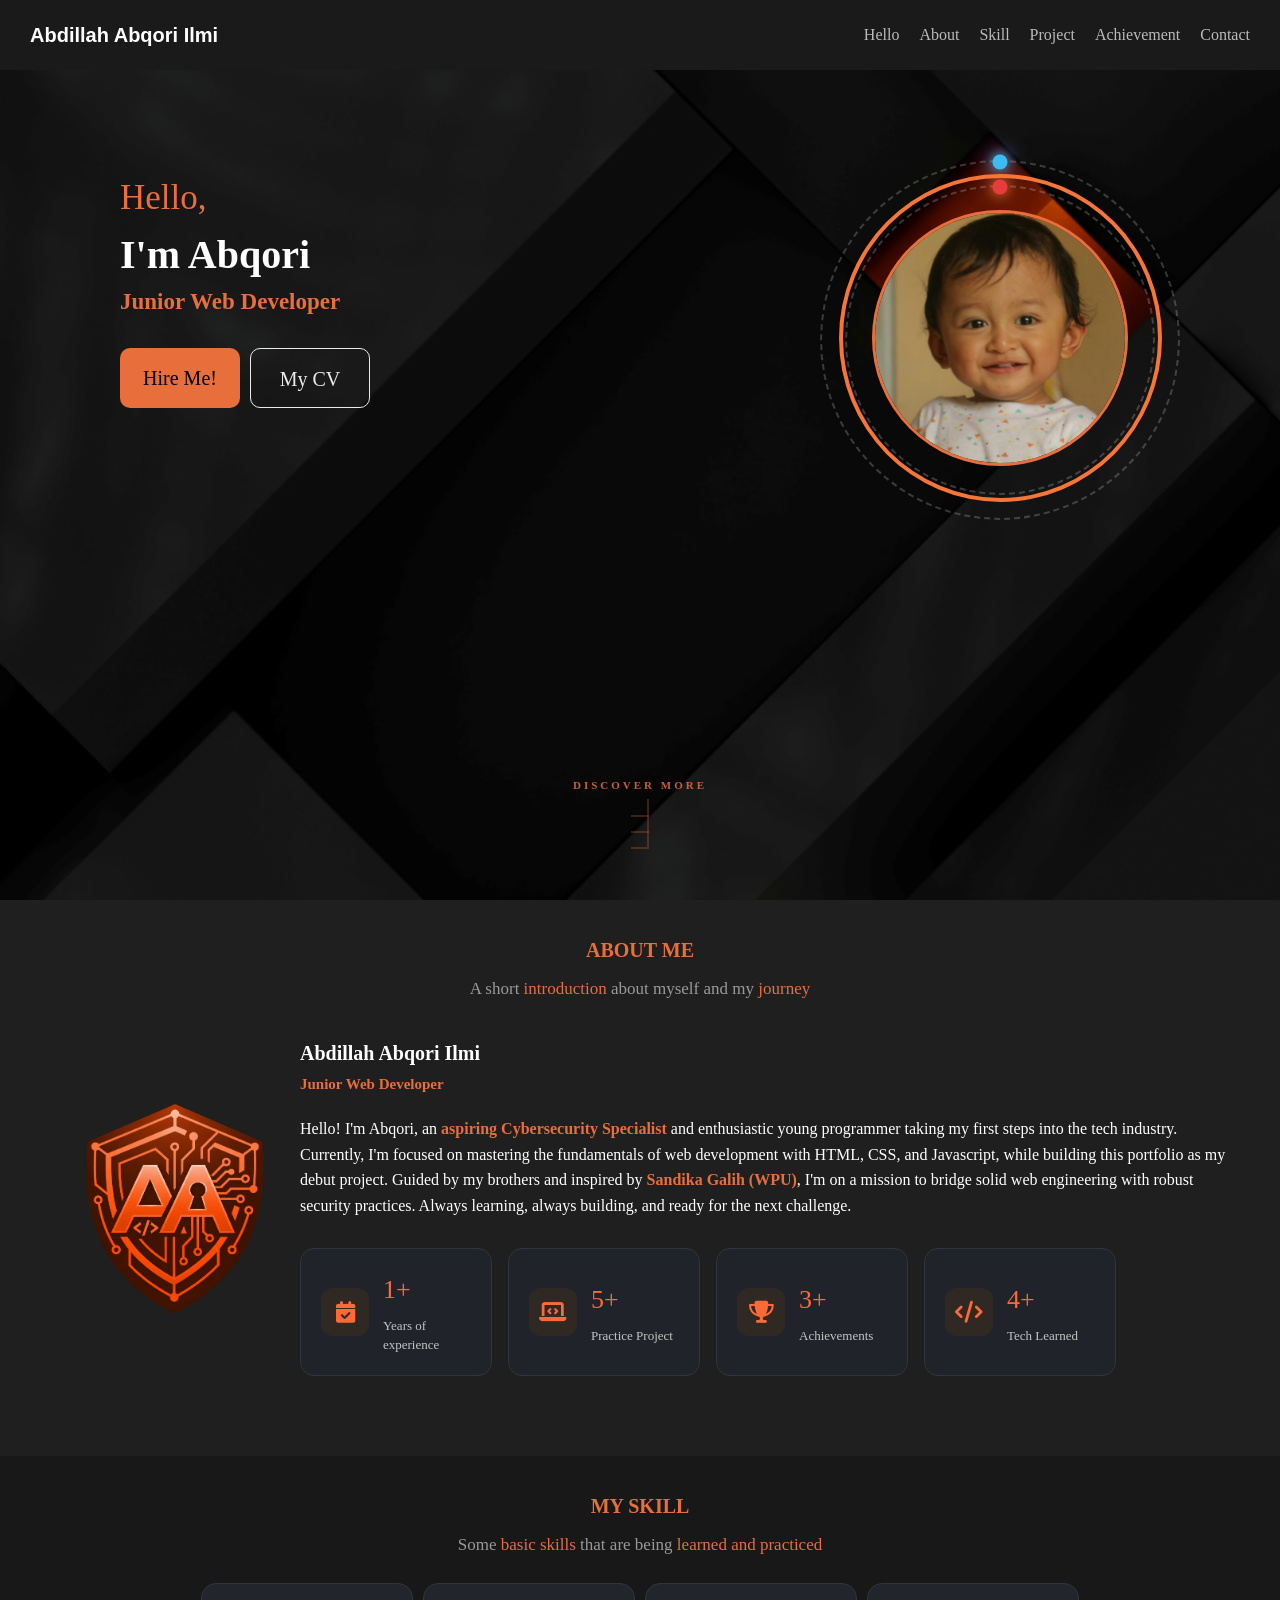
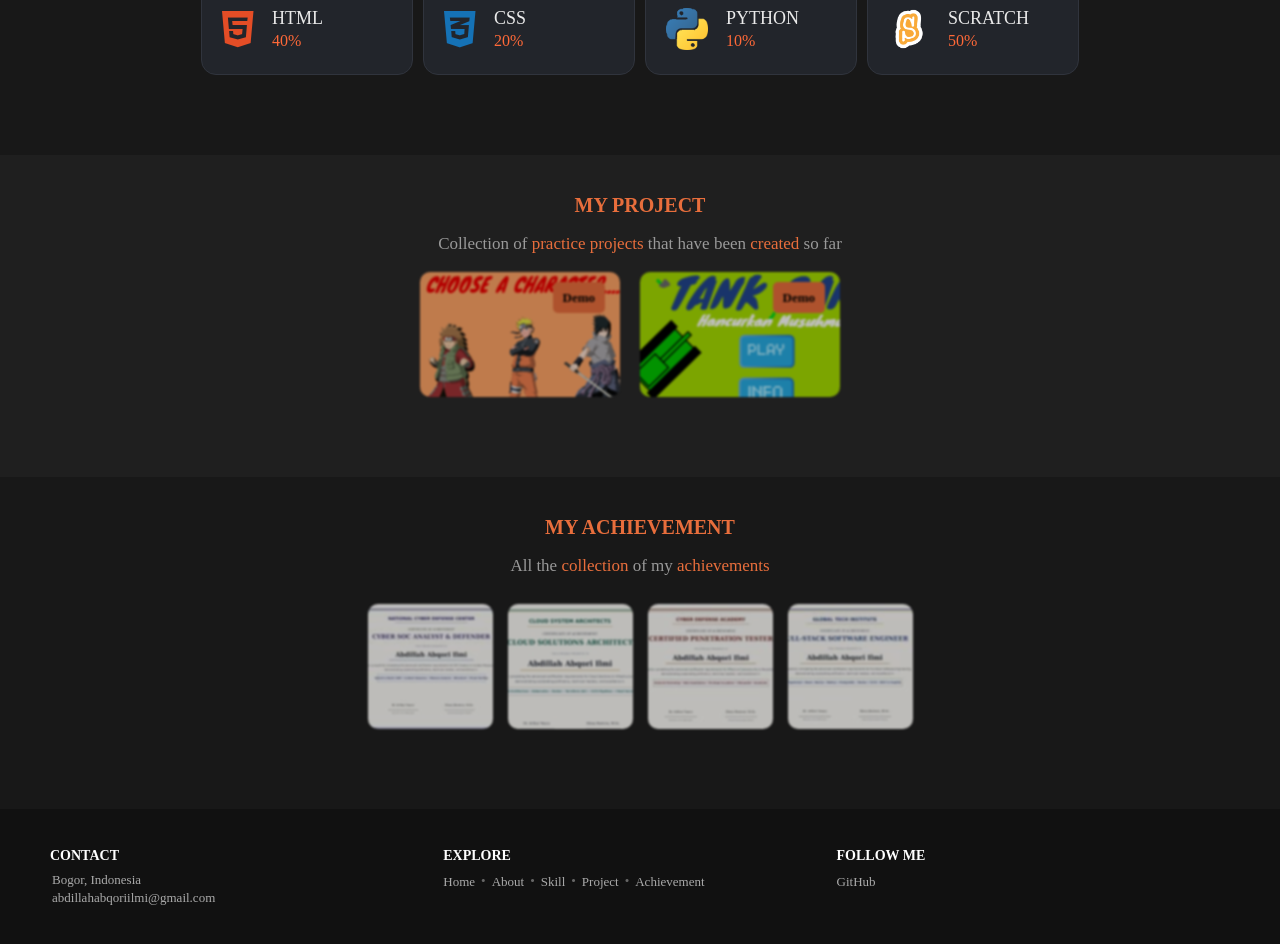
==== index.html @ 8219e425 "fix some css (by h)" ====
<!doctype html>
<html>
  <head>
    <meta charset="UTF-8" />
    <meta name="viewport" content="width=device-width, initial-scale=1.0" />
    <title>MY PROFILE</title>
    <link rel="stylesheet" href="style.css" />
    <link rel="preconnect" href="https://fonts.googleapis.com" />
    <link rel="preconnect" href="https://fonts.gstatic.com" crossorigin />
    <link
      href="https://fonts.googleapis.com/css2?family=Indie+Flower&family=Oswald:wght@200..700&display=swap"
      rel="stylesheet"
    />
    <link
      rel="stylesheet"
      href="https://cdnjs.cloudflare.com/ajax/libs/font-awesome/6.7.2/css/all.min.css"
    />
  </head>
  <body>
    <!-- NAVBAR -->
    <nav>
      <div class="logo">
        <h1>Abdillah Abqori Ilmi</h1>
      </div>

      <ul class="nav-links">
        <li><a href="#helloid">Hello</a></li>
        <li><a href="#aboutid">About</a></li>
        <li><a href="#skillid">Skill</a></li>
        <li><a href="#projectid">Project</a></li>
        <li><a href="#achievementid">Achievement</a></li>
        <li><a href="#contactid">Contact</a></li>
      </ul>

      <div class="menu-toggle">
        <input type="checkbox" />
        <span></span>
        <span></span>
        <span></span>
      </div>
    </nav>
    <script src="script.js"></script>
    <!-- NAVBAR END-->

    <!-- SECTION HERO -->
    <div class="section hero" id="helloid">
      <!-- Elemen Kiri (Float Left) -->
      <div class="prfl">
        <div class="tprfl">
          <div class="hero-hello">Hello,</div>
          <div class="hero-name">I'm Abqori</div>
          <div class="hero-job">Junior Web Developer</div>
          <div class="flex">
            <a href="#" class="hrm">Hire Me!</a>
            <a href="#" class="mcv">My CV</a>
          </div>
        </div>

        <div class="profile-container">
          <div class="orbit-ring-r"></div>
          <div class="orbit-ring-l"></div>
          <div class="pulse-ring"></div>
          <img src="./image/abqori2.jpg" alt="Foto oi" class="gambar" />
        </div>
      </div>

      <a
        href="#aboutid"
        class="scroll-down"
        aria-label="Discover more about me"
      >
        <span class="scroll-text">DISCOVER MORE</span>
        <span class="arrows" aria-hidden="true">
          <span></span>
          <span></span>
          <span></span>
        </span>
      </a>
    </div>
    <!-- SECTION HERO END-->

    <!-- SECTION ABOUT -->
    <div class="section about" id="aboutid">
      <h2 class="section-title center">ABOUT ME</h2>
      <p class="section-text center">
        A short <span class="text-orange">introduction</span> about myself and
        my <span class="text-orange"> journey </span>
      </p>
      <div class="flex">
        <img src="./image/mylogo.png" alt="orang" class="about-img" />
        <div class="about-text">
          <h3 class="name">Abdillah Abqori Ilmi</h3>
          <h3 class="job">Junior Web Developer</h3>

          <p>
            Hello! I'm Abqori, an
            <span class="text-orange text-link"
              >aspiring Cybersecurity Specialist</span
            >
            and enthusiastic young programmer taking my first steps into the
            tech industry. Currently, I'm focused on mastering the fundamentals
            of web development with HTML, CSS, and Javascript, while building
            this portfolio as my debut project. Guided by my brothers and
            inspired by
            <a
              href="https://www.youtube.com/@sandhikagalihWPU"
              class="text-orange text-link"
              target="_blank"
              >Sandika Galih (WPU)</a
            >, I'm on a mission to bridge solid web engineering with robust
            security practices. Always learning, always building, and ready for
            the next challenge.
          </p>

          <div class="about-stats">
            <div class="stat-card">
              <div class="stat-icon">
                <i class="fa-solid fa-calendar-check"></i>
              </div>
              <div class="stat-info">
                <h3>1+</h3>
                <p>Years of experience</p>
              </div>
            </div>

            <div class="stat-card">
              <div class="stat-icon">
                <i class="fa-solid fa-laptop-code"></i>
              </div>
              <div class="stat-info">
                <h3>5+</h3>
                <p>Practice Project</p>
              </div>
            </div>

            <div class="stat-card">
              <div class="stat-icon">
                <i class="fa-solid fa-trophy"></i>
              </div>
              <div class="stat-info">
                <h3>3+</h3>
                <p>Achievements</p>
              </div>
            </div>

            <div class="stat-card">
              <div class="stat-icon">
                <i class="fa-solid fa-code"></i>
              </div>
              <div class="stat-info">
                <h3>4+</h3>
                <p>Tech Learned</p>
              </div>
            </div>
          </div>
        </div>
      </div>
    </div>
    <!-- SECTION ABOUT END-->

    <!-- SECTION SKILL -->
    <div class="section skill" id="skillid">
      <h2 class="section-title center">MY SKILL</h2>
      <p class="section-text center">
        Some <span class="text-orange">basic skills</span> that are being
        <span class="text-orange">learned and practiced</span>
      </p>
      <div class="skill-container">
        <div class="skill-card">
          <i class="fa-brands fa-html5 skill-icon html-icon"></i>
          <div class="perc">
            <h3>HTML</h3>
            <p>40%</p>
          </div>
        </div>

        <div class="skill-card">
          <i class="fa-brands fa-css3-alt skill-icon css-icon"></i>
          <div class="perc">
            <h3>CSS</h3>
            <p>20%</p>
          </div>
        </div>

        <div class="skill-card">
          <img
            src="./image/py-logo.png"
            alt="Python"
            class="skill-icon python-icon"
          />
          <div class="perc">
            <h3>PYTHON</h3>
            <p>10%</p>
          </div>
        </div>

        <div class="skill-card">
          <img
            src="./image/Sc-logo.png"
            alt="Scratch"
            class="skill-icon scratch-icon"
          />
          <div class="perc">
            <h3>SCRATCH</h3>
            <p>50%</p>
          </div>
        </div>
      </div>
    </div>
    <!-- SECTION SKILL END-->

    <!-- SECTION PROJECT -->
    <div class="section project center" id="projectid">
      <h2 class="section-title">MY PROJECT</h2>
      <p class="section-text">
        Collection of <span class="text-orange">practice projects</span> that
        have been <span class="text-orange">created</span> so far
      </p>

      <div class="project-container">
        <a
          class="link-a"
          href="https://scratch.mit.edu/projects/1259417526"
          target="_blank"
        >
          <div class="project-set-a">
            <div class="demo">Demo</div>
          </div>
        </a>

        <a
          class="link-a"
          href="https://scratch.mit.edu/projects/1269056497"
          target="_blank"
        >
          <div class="project-set-b">
            <div class="demo">Demo</div>
          </div>
        </a>
      </div>
    </div>
    <!-- SECTION PROJECT END -->

    <!-- SECTION ACHIEVEMENT -->
    <div class="section achievement center" id="achievementid">
      <div class="main-achievement-cont">
        <div class="achievement-text-container">
          <h2 class="section-title">MY ACHIEVEMENT</h2>
          <p class="section-text">
            All the <span class="text-orange">collection</span> of my
            <span class="text-orange">achievements</span>
          </p>
        </div>

        <div class="achievement-container">
          <div class="achievement-gallery">
            <div class="thumb">
              <a href="#gb-1" class="satu"
                ><img src="./image/thumbnail/ser-1.jpg" alt="satu" />
                <!-- <span>1</span> -->
              </a>
            </div>
            <div class="overlay" id="gb-1">
              <a class="close" href="#achievementid"
                ><img src="./image/close.png" alt="close"
              /></a>
              <a href="#gb-4" class="prev">prev</a>
              <div class="ser-container">
                <img src="./image/full/ser-1.jpg" alt="satu" />
              </div>

              <a href="#gb-2" class="next"
                >.
                <img src="" alt="next" />
              </a>
            </div>
          </div>

          <div class="achievement-gallery">
            <div class="thumb">
              <a href="#gb-2" class="dua"
                ><img src="./image/thumbnail/ser-2.jpg" alt="dua" />
                <!-- <span>1</span> -->
              </a>
            </div>
            <div class="overlay" id="gb-2">
              <a class="close" href="#achievementid">
                <img src="./image/close.png" alt="close" />
              </a>
              <a href="#gb-1" class="prev">prev</a>
              <div class="ser-container">
                <img src="./image/full/ser-2.jpg" alt="satu" />
              </div>
              <a href="#gb-3" class="next">next</a>
            </div>
          </div>

          <div class="achievement-gallery">
            <div class="thumb">
              <a href="#gb-3" class="tiga"
                ><img src="./image/thumbnail/ser-3.jpg" alt="tiga" />
                <!-- <span>1</span> -->
              </a>
            </div>
            <div class="overlay" id="gb-3">
              <a class="close" href="#achievementid">
                <img src="./image/close.png" alt="close" />
              </a>
              <a href="#gb-2" class="prev">prev</a>
              <div class="ser-container">
                <img src="image/full/ser-3.jpg" alt="satu" />
              </div>
              <a href="#gb-4" class="next">.<img src="" alt="next" /> </a>
            </div>
          </div>

          <div class="achievement-gallery">
            <div class="thumb">
              <a href="#gb-4" class="empat"
                ><img src="./image/thumbnail/ser-4.jpg" alt="empat" />
                <!-- <span>1</span> -->
              </a>
            </div>
            <div class="overlay" id="gb-4">
              <a class="close" href="#achievementid">
                <img src="./image/close.png" alt="close" />
              </a>
              <a href="#gb-3" class="prev"> </a>
              <div class="ser-container">
                <img src="image/full/ser-4.jpg" alt="satu" />
              </div>
              <a href="#gb-1" class="next"></a>
            </div>
          </div>
        </div>
      </div>
    </div>
    <!-- SECTION ACHIEVEMENT END -->

    <!-- SECTION FOOTER -->
    <div class="section footer" id="contactid">
      <div class="footer-col">
        <h3 class="footer-title">CONTACT</h3>
        <p class="footer-text">Bogor, Indonesia</p>
        <p class="footer-text">abdillahabqoriilmi@gmail.com</p>
      </div>

      <div class="footer-col">
        <h3 class="footer-title">EXPLORE</h3>
        <ul class="footer-menu">
          <li><a href="#">Home</a></li>
          <li class="separator">&bull;</li>
          <li><a href="#aboutid">About</a></li>
          <li class="separator">&bull;</li>
          <li><a href="#skillid">Skill</a></li>
          <li class="separator">&bull;</li>
          <li><a href="#projectid">Project</a></li>
          <li class="separator">&bull;</li>
          <li><a href="#achievementid">Achievement</a></li>
        </ul>
      </div>

      <div class="footer-col">
        <h3 class="footer-title">FOLLOW ME</h3>
        <ul class="footer-menu">
          <li>
            <a href="https://github.com/abqori2015" target="_blank">GitHub</a>
          </li>
        </ul>
      </div>

      <div class="clear"></div>
    </div>
    <!-- SECTION FOOTER END -->
  </body>
</html>
---- style.css ----
/* http://meyerweb.com/eric/tools/css/reset/ 
   v2.0 | 20110126
   License: none (public domain)
*/

html,
body,
div,
span,
applet,
object,
iframe,
h1,
h2,
h3,
h4,
h5,
h6,
p,
blockquote,
pre,
a,
abbr,
acronym,
address,
big,
cite,
code,
del,
dfn,
em,
img,
ins,
kbd,
q,
s,
samp,
small,
strike,
strong,
sub,
sup,
tt,
var,
b,
u,
i,
center,
dl,
dt,
dd,
ol,
ul,
li,
fieldset,
form,
label,
legend,
table,
caption,
tbody,
tfoot,
thead,
tr,
th,
td,
article,
aside,
canvas,
details,
embed,
figure,
figcaption,
footer,
navbar,
hgroup,
menu,
nav,
output,
ruby,
section,
summary,
time,
mark,
audio,
video {
  margin: 0;
  padding: 0;
  border: 0;
  font-size: 100%;
  font: inherit;
  vertical-align: baseline;
}
/* HTML5 display-role reset for older browsers */
article,
aside,
details,
figcaption,
figure,
footer,
navbar,
hgroup,
menu,
nav,
section {
  display: block;
}
body {
  line-height: 1;
}
ol,
ul {
  list-style: none;
}
blockquote,
q {
  quotes: none;
}
blockquote:before,
blockquote:after,
q:before,
q:after {
  content: "";
  content: none;
}
table {
  border-collapse: collapse;
  border-spacing: 0;
}

/*My CSS*/

/*  PERUBAHAN 2: html diberi tinggi penuh  */
html {
  height: 100%;
  background-color: #181818;
  scroll-behavior: smooth;
}
/*  AKHIR PERUBAHAN 2  */

/*  PERUBAHAN 3: body jadi flex kolom, height:1450px DIHAPUS  */
body {
  background-color: #181818;
  font-family: verdana;
  min-height: 100%;
  min-height: 100svh;
  min-height: 100dvh;
  display: flex;
  flex-direction: column;
}
/*  AKHIR PERUBAHAN 3  */

/* body p {
  font-size: 13px;
  color: #dddddd;
  margin-top: 10px;
} */

.text-link {
  text-decoration: none;
  font-weight: bold;
}

.text-orange {
  color: #e86e3c;
}

/* NAVBAR CONTAINER */
nav {
  background-color: #1a1a1a;
  display: flex;
  padding: 15px 30px;
  position: fixed;
  right: 0;
  left: 0;
  justify-content: space-between;
  z-index: 9;
}

body:has(#helloid:target) nav a[href="#helloid"],
body:has(#aboutid:target) nav a[href="#aboutid"],
body:has(#skillid:target) nav a[href="#skillid"],
body:has(#projectid:target) nav a[href="#projectid"],
body:has(#achievementid:target) nav a[href="#achievementid"],
body:has(#contactid:target) nav a[href="#contactid"] {
  color: #e86e3c;
  border-radius: 5px;
  text-decoration: none;
  font-weight: bold;
}

nav ul {
  list-style: none;
  display: flex;
  margin: 0;
  padding: 0;
  text-indent: 20px;
}

/* LOGO (SISI KIRI) */
nav .logo {
  font-size: 20px;
  font-weight: bold;
  font-family: Verdana, sans-serif;
  color: #ffffff;
  margin: 0;
  line-height: 40px;
  z-index: -1;
}

/* LIST NAVIGASI (SISI KANAN) */

nav .nav-links a {
  color: #bbbbbb;
  text-decoration: none;
  font-size: 16px;
  line-height: 40px;
  transition: 0.5s ease;
  transform: 0.5s ease;
}

/* EFEK HOVER */
nav .nav-links a:hover {
  color: #ffffff;
  transform: scale(1.1);
}

/* HAMBURGER MENU */
.menu-toggle {
  display: none;
  flex-direction: column;
  height: 20px;
  justify-content: space-between;
  position: relative;
}

.menu-toggle input {
  position: absolute;
  width: 34px;
  height: 28px;
  left: -5px;
  top: -4px;
  opacity: 0;
  cursor: pointer;
  z-index: 2;
}

.menu-toggle span {
  display: block;
  width: 28px;
  height: 3px;
  background-color: #eaeaea;
  border-radius: 3px;
  transition: all 0.5s;
}
/* HAMBURGER MENU END */

/* HAMBURGER MENU ANIMATION */
.menu-toggle span:nth-child(2) {
  transform-origin: 0 0;
}

.menu-toggle span:nth-child(4) {
  transform-origin: 0 100%;
}

.menu-toggle input:checked ~ span:nth-child(2) {
  background-color: white;
  transform: rotate(45deg) translate(-1px, -1px);
}

.menu-toggle input:checked ~ span:nth-child(3) {
  opacity: 0;
  transform: scale(0);
}

.menu-toggle input:checked ~ span:nth-child(4) {
  background-color: white;
  transform: rotate(-45deg) translate(-1px, 0);
}

/* HAMBURGER MENU ANIMATION END */

.section {
  padding: 40px 50px 80px 50px;
  flex-shrink: 0;
  scroll-margin-top: 70px;
}

.section-title {
  font-weight: bold;
  font-size: 20px;
  color: #e86e3c;
  margin-bottom: 20px;
}

.section-text {
  margin: 20px 0px 20px 0px;
  font-size: 17px;
  color: #999;
}

.center {
  text-align: center;
}

/* HERO SECTION */
.hero {
  background-image: url(./image/2.png);
  background-size: cover;
  background-position: center;
  height: 100vh;
  padding: 60px 50px;
  padding-top: 100px;
  box-sizing: border-box;
  position: relative;
}

.prfl {
  display: flex;
  justify-content: space-between;
  position: relative;
  top: 80px;
}

.scroll-down {
  position: absolute;
  bottom: 25px;
  left: 50%;
  transform: translateX(-50%);
  width: 150px;
  height: 95px;
  display: flex;
  flex-direction: column;
  align-items: center;
  color: #e86e3c;
  text-decoration: none;
}

.scroll-text {
  font-size: 11px;
  font-weight: 600;
  letter-spacing: 3px;
  white-space: nowrap;
  margin-bottom: 8px;
  opacity: 0.85;
  transition: opacity 0.3s ease;
}

.scroll-down .arrows span {
  display: block;
  width: 16px;
  height: 16px;
  border-right: 2px solid #e86e3c;
  border-bottom: 2px solid #e86e3c;
  opacity: 0.25;
  animation: arrow-down 1.5s ease-in-out infinite;
}

.scroll-down .arrows {
  display: flex;
  flex-direction: column;
  align-items: center;
}

.scroll-down .arrows span + span {
  margin-top: -2px;
}

.scroll-down .arrows span:nth-child(2) {
  animation-delay: 0.2s;
}
.scroll-down .arrows span:nth-child(3) {
  animation-delay: 0.4s;
}

.scroll-down:hover .scroll-text {
  opacity: 1;
}
.scroll-down:hover .arrows span {
  border-color: #ff956c;
}

.prfl .tprfl {
  position: relative;
  left: 70px;
}

.hero-hello {
  color: #e86e3c;
  font-size: 35px;
  margin-bottom: 20px;
  /* font-weight: bold; */
}

.hero-name {
  font-size: 40px;
  font-weight: bold;
  color: #ffffff;
  margin-bottom: 15px;
}

.hero-job {
  color: #e86e3c;
  font-size: 23px;
  margin-top: 13px;
  font-weight: bold;
}

.prfl a {
  text-decoration: none;
}

.hrm {
  width: 120px;
  height: 60px;
  background-color: #e86e3c;
  text-align: center;
  line-height: 60px;
  border-radius: 10px;
  color: black;
  margin-top: 35px;
  font-size: 20px;
  transition: 0.4s;
}

.hrm:hover {
  background-color: #e7602a;
  transform: scale(1.1);
}

.mcv {
  width: 120px;
  height: 60px;
  background-color: transparent;
  border: 1px solid #eaeaea;
  text-align: center;
  line-height: 60px;
  border-radius: 10px;
  color: #eaeaea;
  margin-top: 35px;
  font-size: 20px;
  margin-left: 10px;
  transition: 0.4s;
  box-sizing: border-box;
}

.mcv:hover {
  border: 1px solid white;
  transform: scale(1.1);
}

.gambar {
  width: 250px;
  height: 250px;
  object-fit: cover;
  border-radius: 50%;
  border: 3px solid #e86e3c;
  margin-top: 20px;
  position: absolute;
  top: 10px;
}

.profile-container {
  position: relative;
  width: 320px;
  height: 320px;
  display: flex;
  justify-content: center;
  align-items: center;
  transition: 0.5s;
  right: 70px;
}

.profile-container:hover {
  transform: scale(1.05);
}

.pulse-ring {
  position: absolute;
  top: -6.5px !important;
  inset: -1.5px;
  border-radius: 50%;
  border: 4px solid #f87538;
  animation: pulse-ring 3.5s cubic-bezier(0.215, 0.61, 0.355, 1) infinite;
}

.orbit-ring-r {
  position: absolute;
  inset: -20px;
  border-radius: 50%;
  border: 2px dashed rgba(255, 255, 255, 0.2);
  animation: spin-r 3.9s linear infinite;
}

/* Orbiting Dot */
.orbit-ring-r::after {
  content: "";
  position: absolute;
  top: 0;
  left: 50%;
  width: 15px;
  height: 15px;
  background-color: #38bdf8;
  border-radius: 50%;
  transform: translate(-50%, -50%);
  box-shadow:
    0 0 12px #38bdf8,
    0 0 24px #818cf8;
}

.orbit-ring-l {
  position: absolute;
  inset: 5px;
  border-radius: 50%;
  border: 2px dashed rgba(255, 255, 255, 0.2);
  animation: spin-l 3.9s linear infinite;
}

.orbit-ring-l::after {
  content: "";
  position: absolute;
  top: 0;
  left: 50%;
  width: 15px;
  height: 15px;
  background-color: #e83c3c;
  border-radius: 50%;
  transform: translate(-50%, -50%);
  box-shadow:
    0 0 12px #e7602a,
    0 0 24px #ff7843;
}

.flex {
  display: flex;
}

/* ABOUT SECTION */

.about {
  background-color: #1f1f1f;
}

.about-img {
  border-radius: 10px;
  width: 250px;
  height: 250px;
  max-width: 100%;
  position: relative;
  bottom: -70px;
}

.about-text {
  /* overflow: hidden; */
  color: #ffff;
  line-height: 1.6;
}

.name {
  margin-top: 20px;
  font-size: 20px;
  font-weight: bold;
}

.job {
  color: #e86e3c;
  margin-top: 3px;
  margin-bottom: 20px;
  font-size: 15px;
  font-weight: bold;
}

.about-stats {
  display: flex;
  flex-wrap: wrap;
  gap: 16px;
  margin-top: 30px;
}

.stat-card {
  display: flex;
  align-items: center;
  gap: 14px;
  flex: 1 1 200px;
  padding: 20px;
  max-width: 150px;
  background: #20232a;
  border: 1px solid #30343c;
  border-radius: 14px;
  transition: 0.3s ease;
}

.stat-card:hover {
  border-color: #ff6938;
  transform: translateY(-4px);
}

.stat-icon {
  display: flex;
  align-items: center;
  justify-content: center;
  flex-shrink: 0;
  width: 48px;
  height: 48px;
  background: #302923;
  border-radius: 12px;
  color: #ff6938;
  font-size: 22px;
}

.stat-info h3 {
  margin: 0 0 5px;
  font-size: 26px;
  color: #ff6938;
}

.stat-info p {
  margin: 0;
  color: #c4c4c4;
  font-size: 13px;
  line-height: 1.5;
}

/* ABOUT SECTION END */

/* MY SKILL SECTION */
/* .skill {
  background-color: #181818;

  align-items: centers;
}





.skill-set {
  padding: 25px 50px;
  background-color: #292929;
  margin: 0px 5px 0px 5px;
  color: #e86e3c;
  font-size: 15px;
  border-radius: 12px;
  text-align: center;
  transition: 0.3s;
}

.skill-set:hover {
  transform: scale(1.05);
}

.skillcount {
  display: block;
  color: #eaeaea;
  margin-bottom: 10px;
} */

.skill-container {
  display: flex;
  justify-content: center;
  gap: 10px;
  max-width: 100%;
  margin-top: 30px;
}

.skill-card {
  display: flex;
  align-items: center;
  gap: 18px;
  flex: 1 1 200px;
  max-width: 170px;
  padding: 24px 20px;
  background: #22252b;
  border: 1px solid #30343d;
  border-radius: 15px;
  text-align: left;
  transition: 0.3s ease;
}

.skill-card:hover {
  transform: translateY(-5px);
  border-color: #ff6938;
}

.skill-icon {
  font-size: 42px;
  flex-shrink: 0;
}

.skill-card h3 {
  margin: 0 0 6px;
  font-size: 18px;
  color: #eaeaea;
}

.skill-card p {
  margin: 0;
  color: #ff6938;
  font-size: 16px;
}

.html-icon {
  color: #e44d26;
}

.css-icon {
  color: #1572b6;
}

.python-icon {
  width: 42px;
  height: 42px;
  object-fit: contain;
}

.scratch-icon {
  width: 42px;
  height: 42px;
  object-fit: contain;
}

/* MY SKILL SECTION END */

/* PROJECT SECTION */

.project {
  background-color: #1f1f1f;
  text-decoration: none;
  border-bottom: none;
}

.project-container {
  display: flex;
  justify-content: center;
}

.link-a {
  margin-right: 20px;
}

.project-set-a,
.project-set-b {
  cursor: pointer;
}

.section.project a {
  text-decoration: none !important;
  vertical-align: top;
  font-size: 0;
}

.project-set-a {
  width: 200px;
  height: 125px;
  background-image: url(image/project1.png);
  background-color: #3a3a3a;
  border-radius: 10px;
  text-decoration: none;
  /* margin: 0 10px 0 0; */
  position: relative;
  transition: 0.3s ease;
  filter: brightness(75%) blur(1px);
}

.project-set-b {
  width: 200px;
  height: 125px;
  background-image: url(image/project2.png);
  background-color: #3a3a3a;
  border-radius: 10px;
  text-decoration: none;
  /* margin: 0 0 0 10px; */
  position: relative;
  transition: 0.3s ease;
  filter: brightness(75%) blur(1px);
}

.project-set-a:hover {
  transform: scale(1.05);
  background-color: #4d4d4d;
  z-index: 10;
  filter: brightness(100%) blur(0);
}

.project-set-b:hover {
  transform: scale(1.05);
  background-color: #4d4d4d;
  z-index: 10;
  filter: brightness(100%) blur(0);
}

.demo {
  font-size: 13px;
  font-weight: 600;
  background-color: #e86e3c;
  text-decoration: none !important;
  color: black;
  margin: 10px 0 10px 0;
  line-height: 27px;
  border-radius: 5px;
  padding: 2px 10px;
  position: absolute;
  right: 15px;
}

/* PROJECT SECTION END */

/* ACHIEVEMENT SECTION */
.achievement {
  display: flex;
  justify-content: center;
}

.main-achievement-cont {
  display: flex;
  flex-direction: column;
  width: 100%;
}

.achievement-container {
  display: flex;
  justify-content: center;
  gap: 15px;
  width: 100%;
}

.achievement-set {
  width: 125px;
  height: 125px;
  /* background-image: url(image/project1.png); */
  background-color: #3a3a3a;
  border-radius: 10px;
  text-decoration: none;
  margin: 10px 0 0 0;
  transition: 0.3s ease;
  overflow: hidden;
  filter: brightness(75%) blur(1px);
}

.achievement-set:hover {
  transform: scale(1.1);
  filter: brightness(100%);
}

.achievement-gallery {
  display: flex;
}

.achievement-container .achievement-gallery .thumb a img {
  display: flex;
  align-items: center;
  justify-content: space-around;
  margin-top: 10px;
  border-radius: 10px;
  transition: 0.3s;
  filter: brightness(75%) blur(1px);
}

.achievement-container .thumb a img:hover {
  transform: scale(1.1);
  filter: brightness(100%) blur(0);
}

/* OVERLAY */

.overlay {
  width: 0;
  height: 0;
  overflow: hidden;
  border-radius: 0%;
  margin: auto;
  position: fixed;
  top: 0;
  left: 0;
  background-color: rgba(0, 0, 0, 0);
  z-index: 9999;
  transition: 0.8s;
}

.overlay img {
  margin: 50px auto 0;
  max-width: 90%;
  max-height: 80%;
  border-radius: 0;
  /* box-shadow: 3px 3px 4px gold; */
}

.overlay .ser-container {
  margin: auto;
  background-color: #4d4d4d;
  width: 800px;
  height: 500px;
  border-radius: 15px;
  margin-top: 75px;
}

.overlay:target img {
  animation: zoom-fade 1s;
}

.overlay:target {
  width: auto;
  height: auto;
  bottom: 0;
  right: 0;
  background-color: rgba(0, 0, 0, 0.8);
}

.overlay .close {
  text-decoration: none;
  position: absolute;
  top: -1%;
  right: 18%;
  z-index: 99;
  opacity: 0;
}

.overlay:target .close {
  animation: slide-fade 1s 1s forwards;
}

.overlay:target .next {
  animation: fade 1s 1s forwards;
}

.overlay:target .prev {
  animation: fade 1s 1s forwards;
}

/* OVERLAY END */

/* NAVIGATION */

.next {
  width: 57px;
  height: 59px;
  background-image: url(./image/next2.png);
  position: absolute;
  top: 275px;
  right: 150px;
  text-indent: -999999999px;
  opacity: 0;
}

.prev {
  width: 57px;
  height: 59px;
  background-image: url(./image/prev2.png);
  position: absolute;
  top: 275px;
  left: 150px;
  text-indent: -999999999px;
  opacity: 0;
}

/* ACHIEVEMENT SECTION END */

/*FOOTER SECTION*/

.section.footer {
  background-color: #111111;
  padding: 40px 50px;
  margin-top: auto;
  display: flex;
}

.footer-col {
  /* float: left; */
  width: 33.33%;
}

.footer-title {
  font-size: 14px;
  font-weight: bold;
  color: #ffffff;
  margin-bottom: 10px;
}

.footer-text {
  font-size: 13px;
  color: #aaaaaa;
  margin-top: 5px;
  text-indent: 2px;
}

.footer-menu {
  list-style: none;
  display: flex;
}

.footer-menu a {
  color: #aaaaaa;
  text-decoration: none;
  font-size: 13px;
  transition: color 0.3s ease;
}

.footer-menu a:hover {
  color: #ffffff;
}

.footer-menu .separator {
  display: flex;
  align-items: center;
  color: #666666;
  margin: 0 6px;
  font-size: 13px;
}

/*FOOTER SECTION END*/

/* ANIMATION */

@keyframes zoom-fade {
  0% {
    transform: scale(0);
    opacity: 0;
  }
  100% {
    transform: scale(1);
    opacity: 1;
  }
}

@keyframes slide-fade {
  0% {
    opacity: 0;
    margin-top: -20px;
  }
  100% {
    opacity: 1;
    margin-top: 0;
  }
}

@keyframes fade {
  0% {
    opacity: 0;
  }
  100% {
    opacity: 1;
  }
}

@keyframes spin-r {
  0% {
    transform: rotate(0deg);
  }
  100% {
    transform: rotate(360deg);
  }
}

@keyframes spin-l {
  0% {
    transform: rotate(0deg);
  }
  100% {
    transform: rotate(-360deg);
  }
}

@keyframes pulse-ring {
  0% {
    transform: scale(0.3);
    opacity: 0.5;
    box-shadow: 0 0 0 0 #f87538;
  }

  50% {
    transform: scale(0.8);
    opacity: 1;
    box-shadow: 0 0 12px 15px #ff9d6f;
  }

  100% {
    transform: scale(0.3);
    opacity: 0.5;
    box-shadow: 0 0 0 0 #f87538;
  }
}

@keyframes arrow-down {
  0%,
  100% {
    opacity: 0.25;
    transform: translateY(0) rotate(45deg);
  }
  50% {
    opacity: 1;
    transform: translateY(5px) rotate(45deg);
  }
}

/* RESPONSIVE */

@media (max-width: 768px) {
  .scroll-down {
    bottom: 15px;
    transform: translateX(-50%) scale(0.9);
  }
  .scroll-text {
    font-size: 10px;
    letter-spacing: 2.5px;
  }
}

@media (prefers-reduced-motion: reduce) {
  .scroll-down .arrows span {
    animation: none;
    opacity: 0.8;
  }
}

/* TABLET */
@media (max-width: 1024px) {
  /* Navbar tetap satu baris */
  nav {
    padding: 12px 20px;
    align-items: center;
    gap: 15px;
  }

  nav .logo {
    flex-shrink: 0;
  }

  nav .logo h1 {
    font-size: 17px;
  }

  nav ul {
    text-indent: 0;
    gap: 12px;
    flex-wrap: wrap;
    justify-content: flex-end;
  }

  nav .nav-links a {
    font-size: 13px;
    line-height: 1.8;
  }

  /* Hero */
  .hero {
    height: auto;
    min-height: 650px;
    padding: 100px 35px 90px;
  }

  .prfl {
    top: 30px;
    align-items: center;
    gap: 20px;
  }

  .prfl .tprfl {
    left: 0;
    min-width: 0;
  }

  .hero-name {
    font-size: clamp(27px, 4vw, 36px);
    overflow-wrap: break-word;
  }

  .hero-hello {
    font-size: 29px;
  }

  .hero-job {
    font-size: 19px;
  }

  .profile-container {
    right: 0;
    flex-shrink: 0;
    width: 260px;
    height: 260px;
  }

  .gambar {
    top: 4px;
    width: 205px;
    height: 205px;
  }
}

/* HP */
@media (max-width: 768px) {
  /* NAVBAR: link boleh turun baris dengan rapi */
  nav {
    padding: 12px 16px !important;
    align-items: center;
    gap: 8px;
  }

  nav .logo {
    text-align: center;
    line-height: 1.4;
  }

  nav .logo h1 {
    font-size: 16px;
  }

  nav ul {
    width: 100%;
    justify-content: center;
    flex-wrap: wrap;
    gap: 4px 16px;
  }

  nav .nav-links a {
    font-size: 12px;
    line-height: 1.8;
  }

  /* Semua section */
  .section {
    padding: 30px 20px 40px;
    scroll-margin-top: 105px;
  }

  .section-title {
    font-size: 20px;
    line-height: 1.4;
  }

  .section-text {
    margin: 20px 0px 20px 0px;
    font-size: 17px;
    color: #999;
  }

  /* HERO */
  .hero {
    min-height: 0;
    height: auto;
    padding: 145px 20px 100px;
    background-position: center;
  }

  .prfl {
    position: static;
    flex-direction: column-reverse;
    align-items: center;
    justify-content: center;
    gap: 22px;
    text-align: center;
  }

  .prfl .tprfl {
    position: static;
    width: 100%;
  }

  .hero-hello {
    font-size: 25px;
    margin-top: 10px;
    margin-bottom: 10px;
  }

  .hero-name {
    font-size: clamp(27px, 7vw, 34px);
    line-height: 1.3;
    margin-bottom: 5px;
  }

  .hero-job {
    font-size: 17px;
    line-height: 1.5;
    margin-top: 8px;
  }

  /* FOTO PROFIL */
  .profile-container {
    position: relative;
    right: auto;
    width: 220px;
    height: 220px;
    margin: 0 auto;
  }

  .gambar {
    width: 175px;
    height: 175px;
    top: 20px;
    left: 50%;
    transform: translateX(-50%);
    margin-top: 0;
  }

  .profile-container:hover {
    transform: none;
  }

  .pulse-ring {
    top: 0 !important;
    inset: 0;
  }

  .orbit-ring-r {
    inset: -12px;
  }

  .orbit-ring-l {
    inset: 5px;
  }

  .orbit-ring-r::after,
  .orbit-ring-l::after {
    width: 11px;
    height: 11px;
  }

  /* TOMBOL */
  .prfl .flex {
    justify-content: center;
    flex-wrap: wrap;
    gap: 10px;
  }

  .hrm,
  .mcv {
    width: 112px;
    height: 46px;
    line-height: 44px;
    font-size: 15px;
    margin: 18px 0 0;
    box-sizing: border-box;
  }

  .mcv {
    margin-left: 0;
  }

  /* PANAH DISCOVER MORE */
  .scroll-down {
    height: 76px;
    bottom: 4px;
    transform: translateX(-50%) scale(0.8);
  }

  /* ABOUT */
  .about h2 {
    top: 0;
    margin-bottom: 18px;
  }

  .about > .flex {
    flex-direction: column;
    align-items: center;
    gap: 24px;
  }

  .about-img {
    position: static;
    width: 170px;
    height: 170px;
    object-fit: contain;
    margin: 0 auto;
  }

  .about-text {
    width: 100%;
    overflow: visible;
  }

  .nama {
    margin-top: 0;
    font-size: 18px;
  }

  .job {
    margin-bottom: 10px;
    font-size: 14px;
  }

  .about p {
    font-size: 13px;
    line-height: 1.8;
  }

  .about-stats {
    gap: 12px;
  }

  .stat-card {
    flex: 1 1 200px;
    max-width: none;
    min-width: 0;
    padding: 14px;
    box-sizing: border-box;
  }

  .stat-info h3 {
    font-size: 22px;
  }

  /* SKILLS */
  .skill-container {
    display: flex;
    flex-wrap: wrap;
    justify-content: center;
    gap: 12px;
  }

  .skill-card {
    flex: 1 1 180px;
    max-width: 250px;
    min-width: 0;
    padding: 16px;
    box-sizing: border-box;
    gap: 12px;
  }

  .skill-icon {
    font-size: 32px;
  }

  .python-icon,
  .scratch-icon {
    width: 32px;
    height: 32px;
  }

  .skill-card h3 {
    font-size: 15px;
  }

  .skill-card p {
    font-size: 13px;
  }

  .section-text {
    font-size: 14px;
    line-height: 1.7;
  }

  /* PROJECT */
  .project-container {
    flex-wrap: wrap;
    gap: 18px;
  }

  .link-a {
    margin: 0;
  }

  .project-set-a,
  .project-set-b {
    width: min(38vw, 200px);
    height: 125px;
    background-size: cover;
    background-position: center;
  }

  /* ACHIEVEMENT */
  .achievement-container {
    flex-wrap: wrap;
    gap: 12px;
  }

  .achievement-gallery {
    justify-content: center;
  }

  .achievement-container .achievement-gallery .thumb a img {
    display: block;
    width: min(38vw, 150px);
    height: auto;
    margin-top: 10px;
  }

  /* MODAL SERTIFIKAT */
  .overlay:target {
    display: flex;
    align-items: center;
    justify-content: center;
    box-sizing: border-box;
    padding: 15px;
  }

  .overlay .ser-container {
    width: 100%;
    max-width: 600px;
    height: auto;
    max-height: 85dvh;
    margin: 0;
    padding: 12px;
    box-sizing: border-box;
    overflow: auto;
  }

  .overlay img {
    display: block;
    max-width: 100%;
    max-height: 65dvh;
    width: auto;
    height: auto;
    object-fit: contain;
    margin: 35px auto 0;
  }

  .next,
  .prev {
    top: 50%;
    width: 38px;
    height: 40px;
    background-repeat: no-repeat;
    background-size: contain;
    background-position: center;
    transform: translateY(-50%);
  }

  .next {
    right: 8px;
  }

  .prev {
    left: 8px;
  }

  .overlay .close {
    top: 8px;
    right: 12px;
  }

  /* FOOTER */
  .section.footer {
    display: flex;
    flex-wrap: wrap;
    gap: 25px 18px;
    padding: 30px 20px;
  }

  .footer-col {
    width: calc(50% - 9px);
    min-width: 0;
    overflow-wrap: anywhere;
  }

  .footer-menu {
    display: flex;
    flex-wrap: wrap;
    gap: 5px;
  }

  .footer-menu .separator {
    margin: 0 3px;
  }

  .footer-text,
  .footer-menu a {
    font-size: 12px;
    line-height: 1.7;
  }
}

/* HP KECIL */
@media (max-width: 400px) {
  nav {
    padding: 10px 8px;
  }

  nav .logo h1 {
    font-size: 14px;
  }

  nav ul {
    gap: 3px 12px;
  }

  nav .nav-links a {
    font-size: 11px;
  }

  .hero {
    padding: 135px 15px 90px;
  }

  .profile-container {
    width: 190px;
    height: 190px;
  }

  .gambar {
    width: 150px;
    height: 150px;
  }

  .hero-hello {
    font-size: 22px;
    margin-bottom: 15px;
  }

  .hero-name {
    font-size: 27px;
    margin-bottom: 10px;
  }

  .hero-job {
    font-size: 15px;
  }

  .hrm,
  .mcv {
    width: 105px;
    height: 43px;
    line-height: 41px;
    font-size: 14px;
  }

  .section {
    padding-right: 15px;
    padding-left: 15px;
  }

  .stat-card {
    flex-basis: 100%;
  }

  .skill-card {
    flex-basis: 100%;
    max-width: 280px;
  }

  .project-set-a,
  .project-set-b {
    width: min(75vw, 280px);
    height: 155px;
  }

  .footer-col {
    width: 100%;
  }
}

/* RESPONSIVE BREAKPOINT */

/* TABLET SIZE */
@media screen and (max-width: 576px) {
  nav ul {
    width: 50%;
  }
}
/* TABLET SIZE END */

/* MOBILE SIZE */
@media screen and (max-width: 576px) {
  .menu-toggle {
    display: flex;
  }
  nav ul {
    position: absolute;
    top: 0;
    right: 0;
    width: 70%;
    height: 100vh;
    justify-content: space-evenly;
    flex-direction: column;
    align-items: center;
    background-color: #1f1f1f;
    z-index: -1;
    transform: translateX(100%);
    transition: all 1s;
    opacity: 0;
  }

  nav ul.slide {
    opacity: 1;
    transform: translateX(0);
  }
}
/* MOBILE SIZE END */

/* RESPONSIVE END */
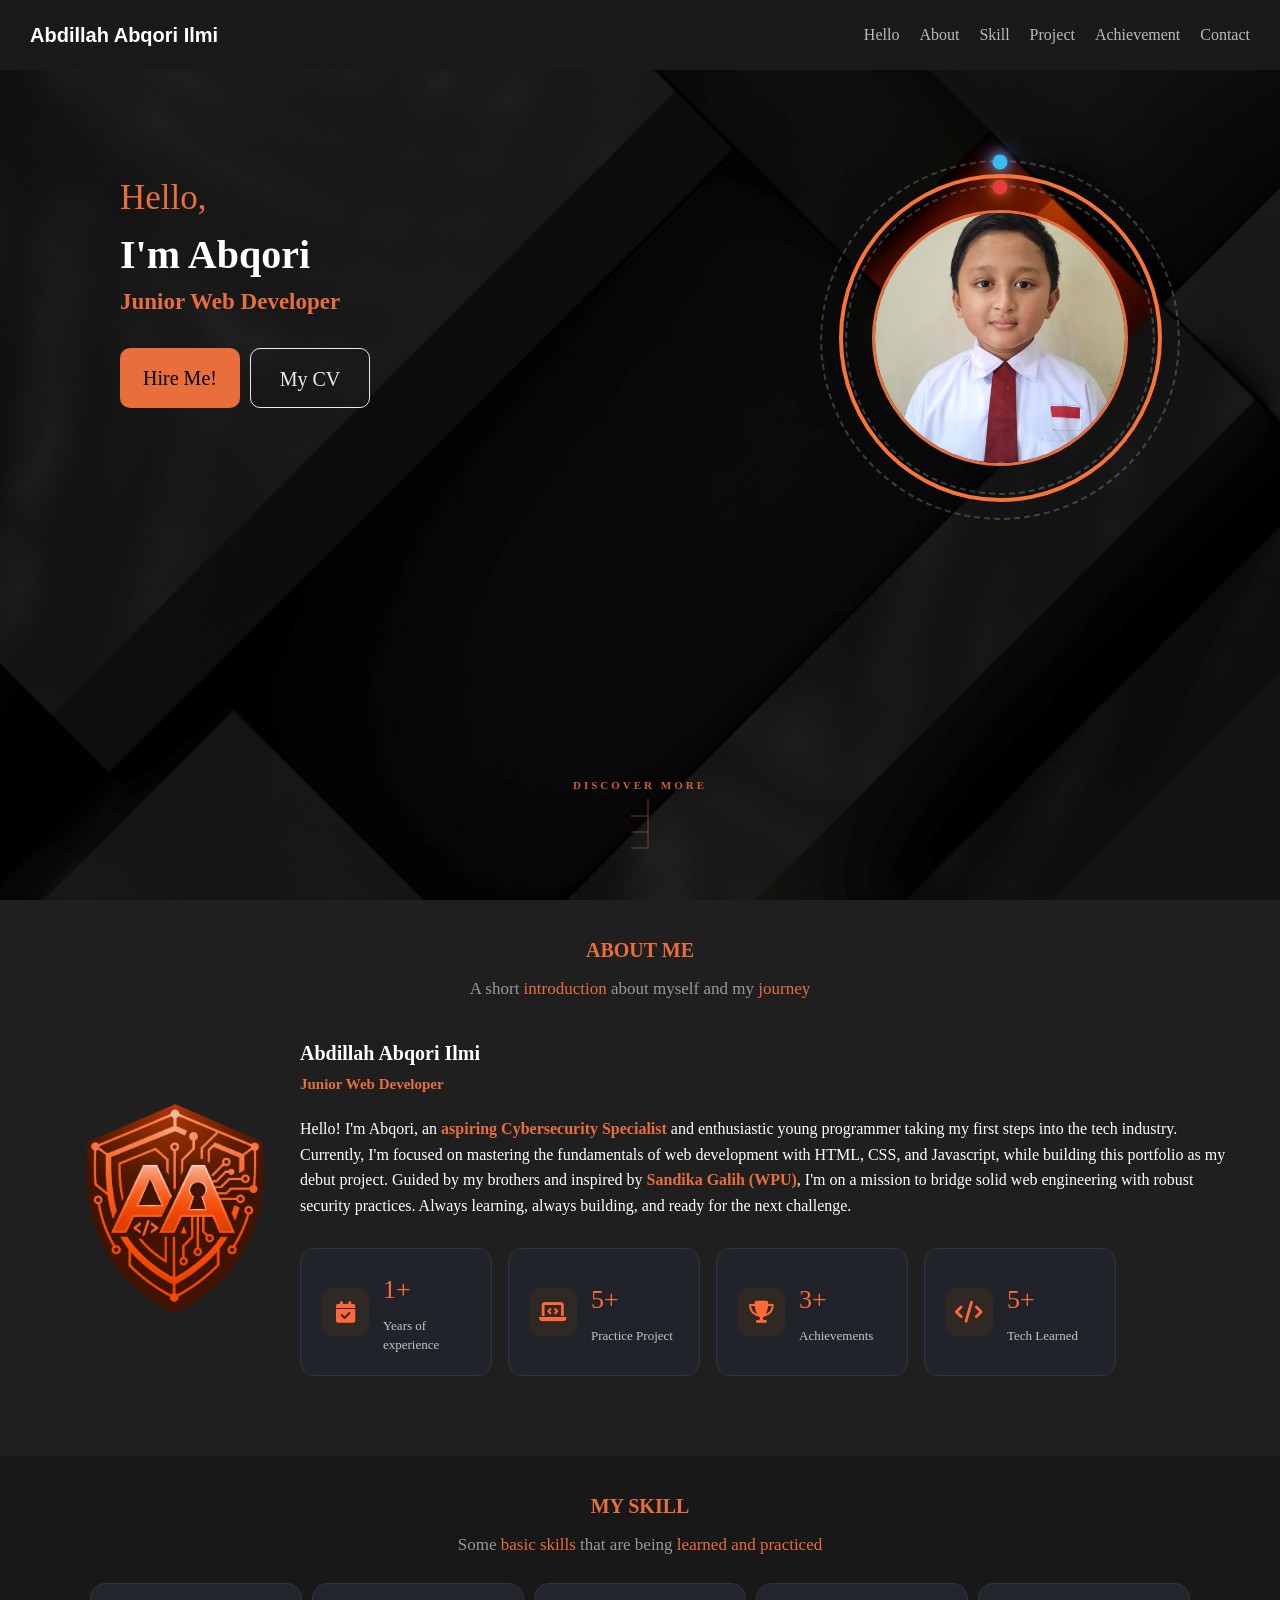
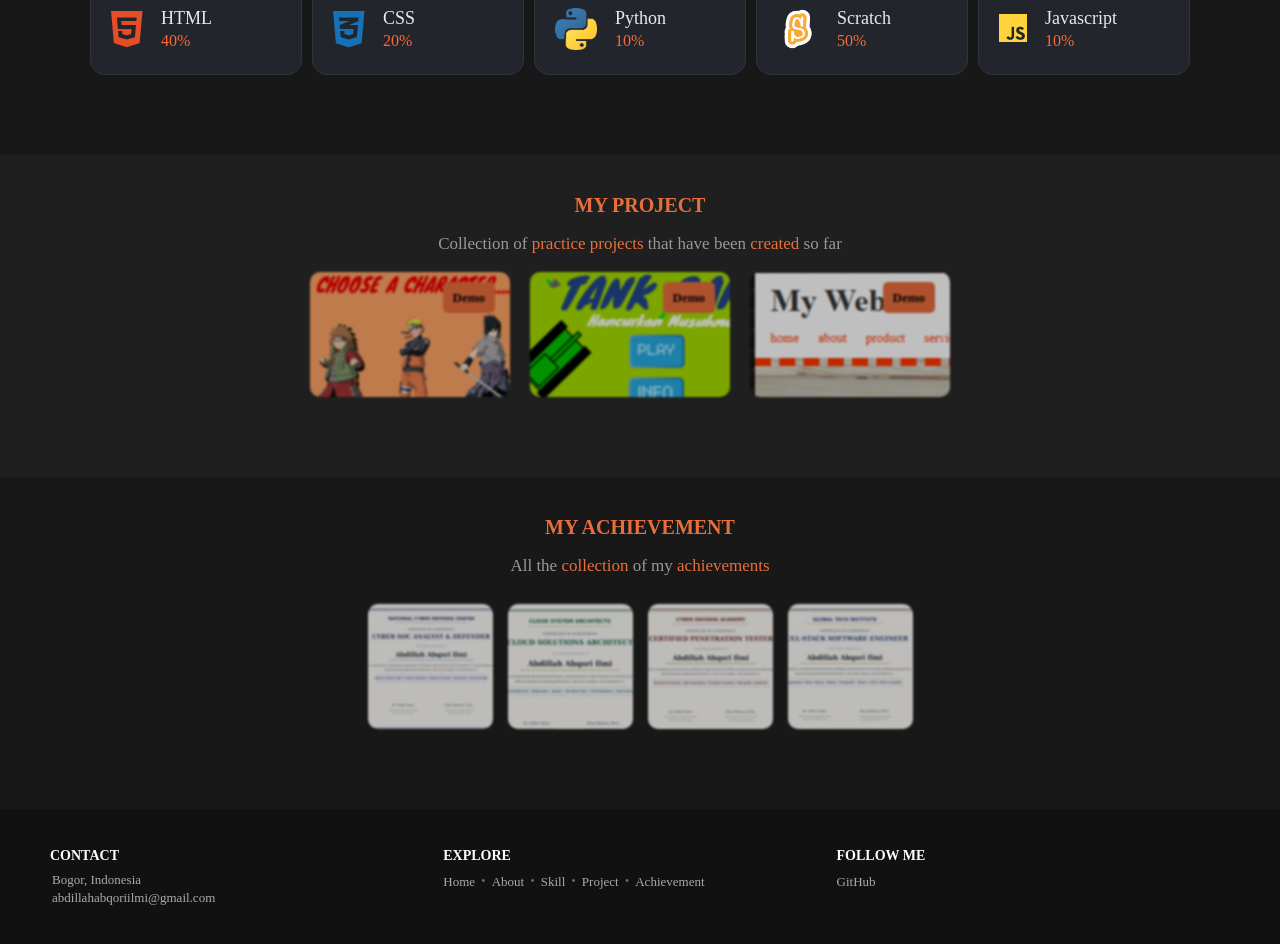
==== commit 79423ee9: "new project and js skillllllll" ====
--- a/index.html
+++ b/index.html
@@ -148,7 +148,7 @@
                 <i class="fa-solid fa-code"></i>
               </div>
               <div class="stat-info">
-                <h3>4+</h3>
+                <h3>5+</h3>
                 <p>Tech Learned</p>
               </div>
             </div>
@@ -189,7 +189,7 @@
             class="skill-icon python-icon"
           />
           <div class="perc">
-            <h3>PYTHON</h3>
+            <h3>Python</h3>
             <p>10%</p>
           </div>
         </div>
@@ -201,8 +201,19 @@
             class="skill-icon scratch-icon"
           />
           <div class="perc">
-            <h3>SCRATCH</h3>
+            <h3>Scratch</h3>
             <p>50%</p>
+          </div>
+        </div>
+
+        <div class="skill-card">
+          <i
+            class="fa-brands fa-js fa-2xl"
+            style="color: rgb(255, 212, 59)"
+          ></i>
+          <div class="perc">
+            <h3>Javascript</h3>
+            <p>10%</p>
           </div>
         </div>
       </div>
@@ -234,6 +245,16 @@
           target="_blank"
         >
           <div class="project-set-b">
+            <div class="demo">Demo</div>
+          </div>
+        </a>
+
+        <a
+          class="link-a"
+          href="./project/project-3/index3.html"
+          target="_blank"
+        >
+          <div class="project-set-c">
             <div class="demo">Demo</div>
           </div>
         </a>
--- a/style.css
+++ b/style.css
@@ -757,7 +757,6 @@
   background-color: #3a3a3a;
   border-radius: 10px;
   text-decoration: none;
-  /* margin: 0 10px 0 0; */
   position: relative;
   transition: 0.3s ease;
   filter: brightness(75%) blur(1px);
@@ -770,20 +769,26 @@
   background-color: #3a3a3a;
   border-radius: 10px;
   text-decoration: none;
-  /* margin: 0 0 0 10px; */
   position: relative;
   transition: 0.3s ease;
   filter: brightness(75%) blur(1px);
 }
 
-.project-set-a:hover {
-  transform: scale(1.05);
-  background-color: #4d4d4d;
-  z-index: 10;
-  filter: brightness(100%) blur(0);
-}
-
-.project-set-b:hover {
+.project-set-c {
+  width: 200px;
+  height: 125px;
+  background-image: url(image/project3.png);
+  background-color: #3a3a3a;
+  border-radius: 10px;
+  text-decoration: none;
+  position: relative;
+  transition: 0.3s ease;
+  filter: brightness(75%) blur(1px);
+}
+
+.project-set-a:hover,
+.project-set-b:hover,
+.project-set-c:hover {
   transform: scale(1.05);
   background-color: #4d4d4d;
   z-index: 10;
@@ -1144,8 +1149,8 @@
 
   /* Hero */
   .hero {
-    height: auto;
-    min-height: 650px;
+    /* height: auto;
+    min-height: 650px; */
     padding: 100px 35px 90px;
   }
 
@@ -1220,7 +1225,7 @@
   /* Semua section */
   .section {
     padding: 30px 20px 40px;
-    scroll-margin-top: 105px;
+    scroll-margin-top: 40px;
   }
 
   .section-title {
@@ -1236,8 +1241,8 @@
 
   /* HERO */
   .hero {
-    min-height: 0;
-    height: auto;
+    /* min-height: 0;
+    height: auto; */
     padding: 145px 20px 100px;
     background-position: center;
   }
@@ -1339,7 +1344,7 @@
   /* PANAH DISCOVER MORE */
   .scroll-down {
     height: 76px;
-    bottom: 4px;
+    bottom: 5%;
     transform: translateX(-50%) scale(0.8);
   }
 
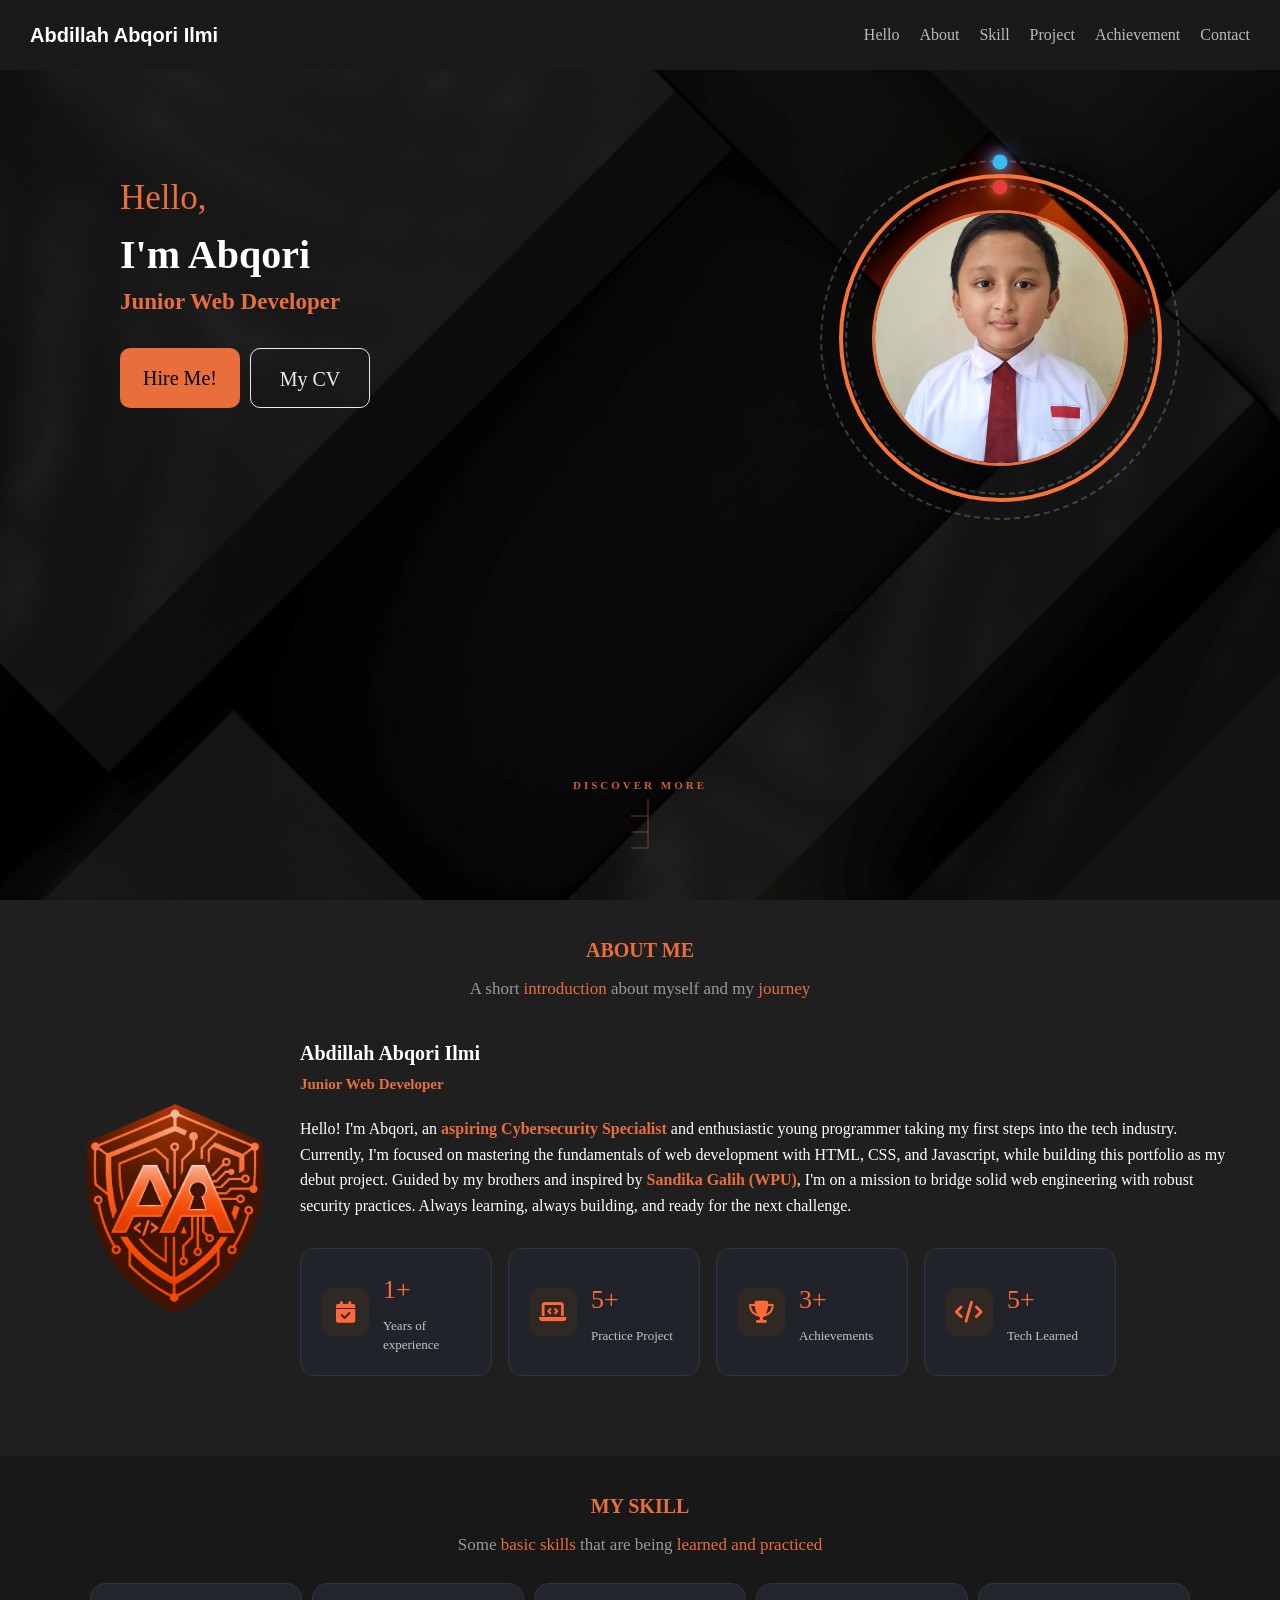
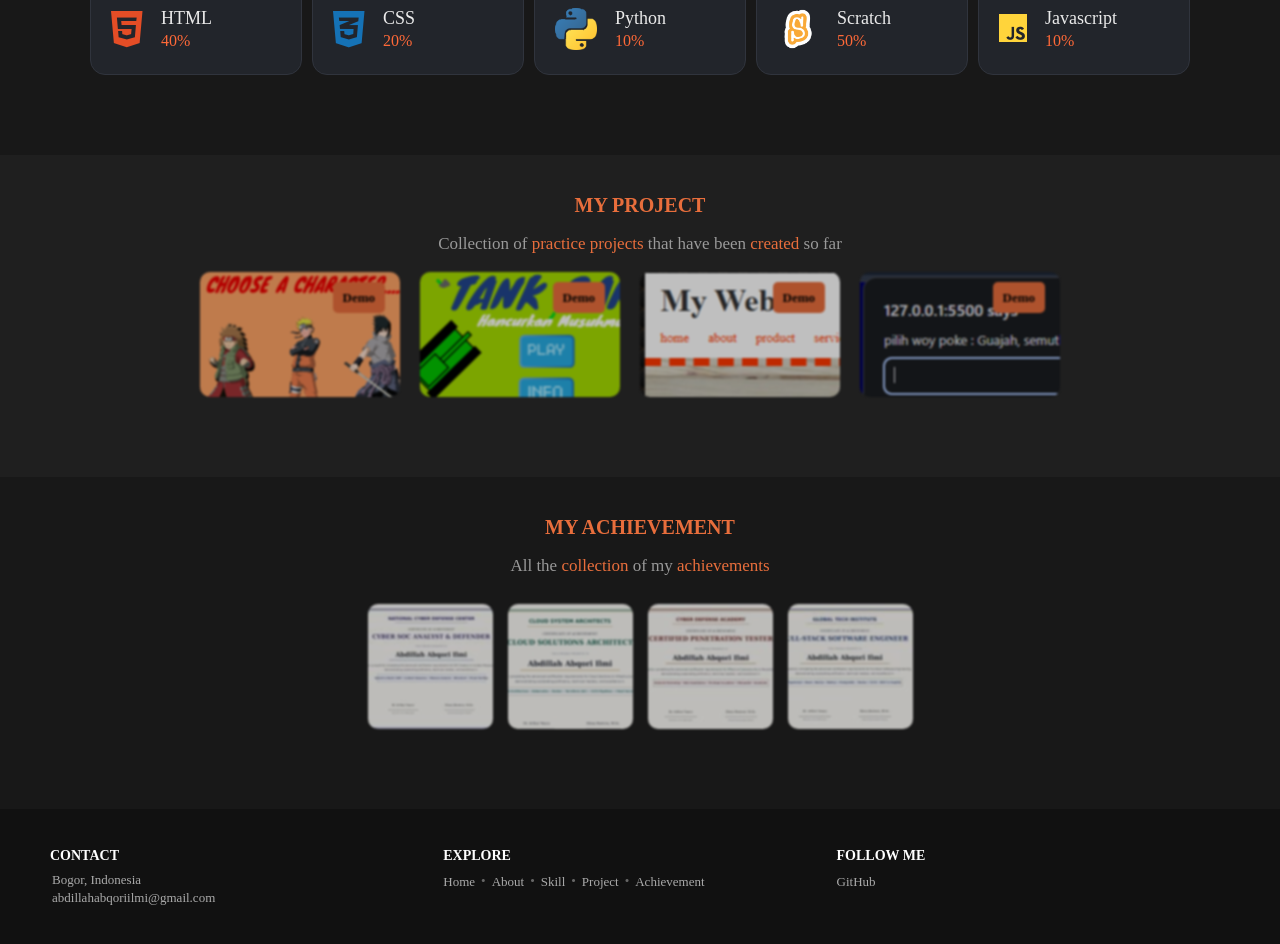
==== commit 3a7783d5: "suwit jowo" ====
--- a/index.html
+++ b/index.html
@@ -258,6 +258,16 @@
             <div class="demo">Demo</div>
           </div>
         </a>
+
+        <a
+          class="link-a"
+          href="./suwit-jw/Pingsut WEB/index.html"
+          target="_blank"
+        >
+          <div class="project-set-d">
+            <div class="demo">Demo</div>
+          </div>
+        </a>
       </div>
     </div>
     <!-- SECTION PROJECT END -->
--- a/style.css
+++ b/style.css
@@ -786,9 +786,22 @@
   filter: brightness(75%) blur(1px);
 }
 
+.project-set-d {
+  width: 200px;
+  height: 125px;
+  background-image: url(image/project4.png);
+  background-color: #3a3a3a;
+  border-radius: 10px;
+  text-decoration: none;
+  position: relative;
+  transition: 0.3s ease;
+  filter: brightness(75%) blur(1px);
+}
+
 .project-set-a:hover,
 .project-set-b:hover,
-.project-set-c:hover {
+.project-set-c:hover,
+.project-set-d:hover {
   transform: scale(1.05);
   background-color: #4d4d4d;
   z-index: 10;
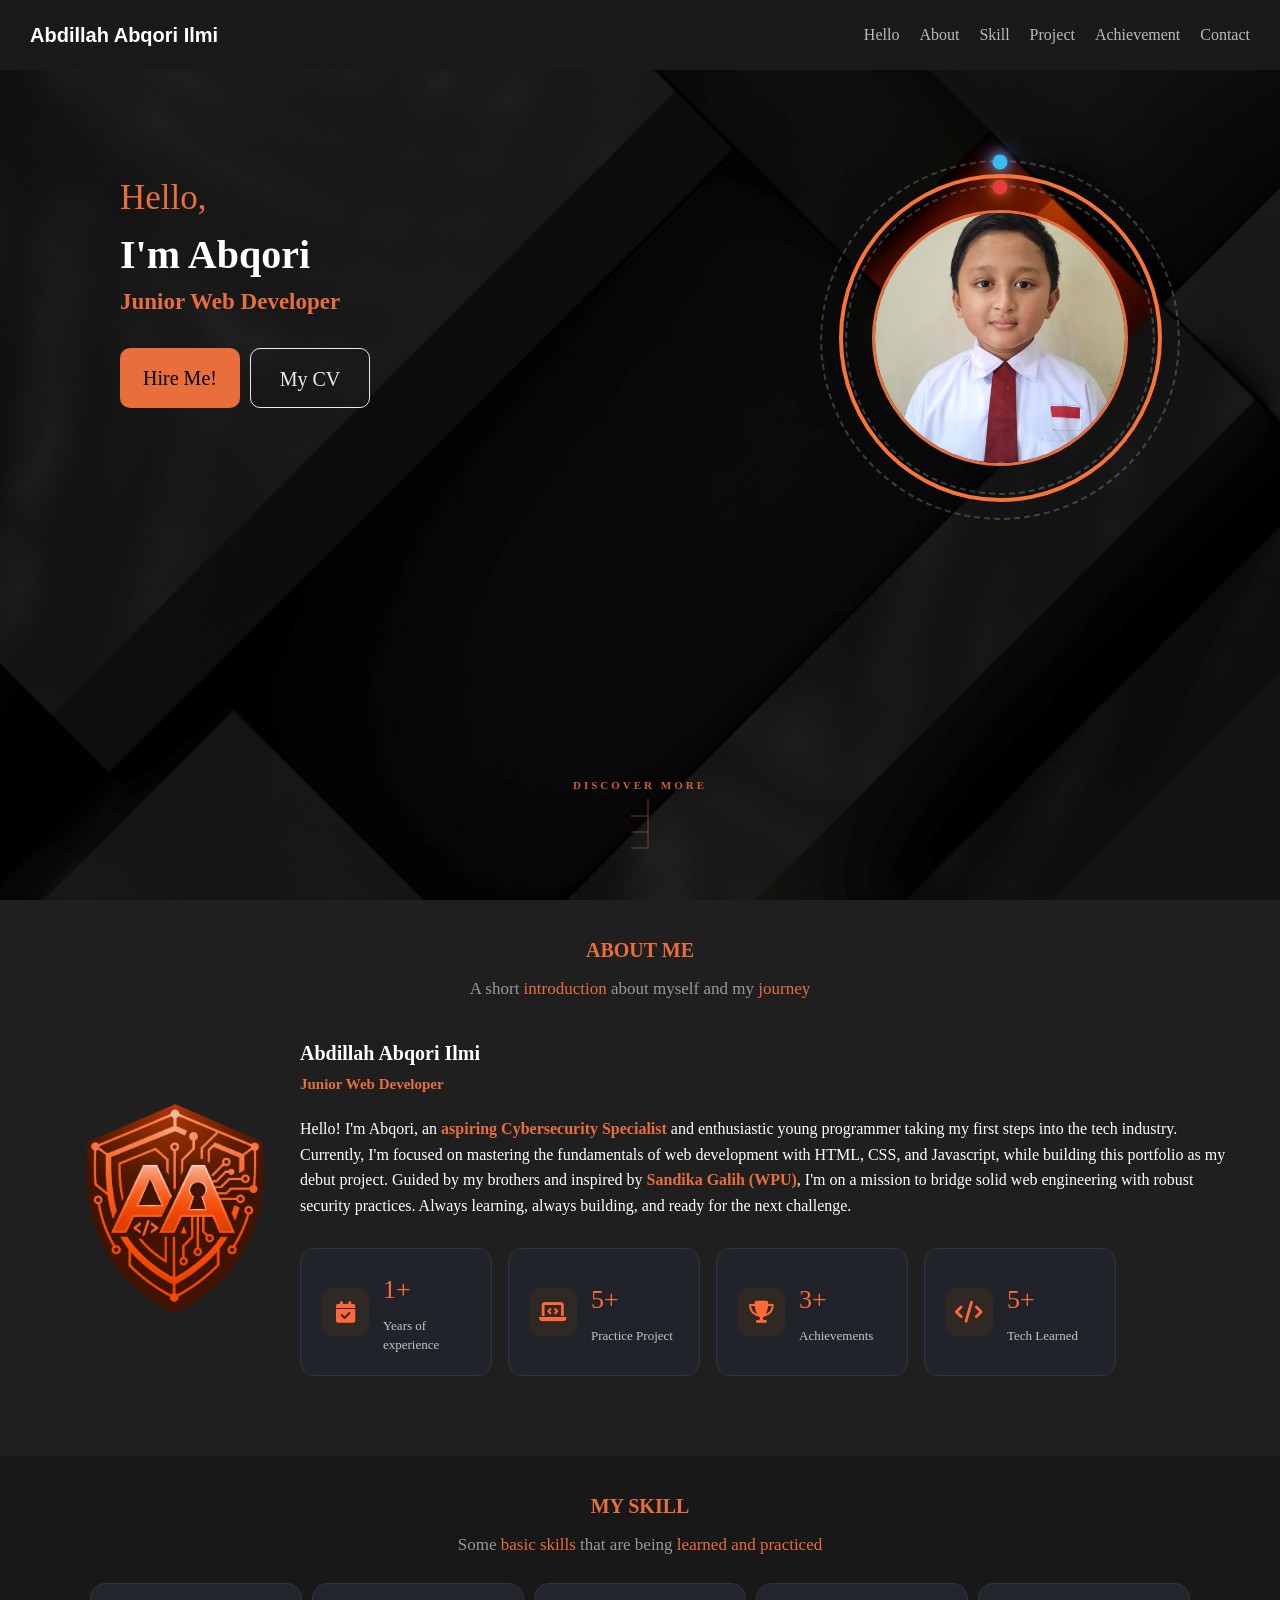
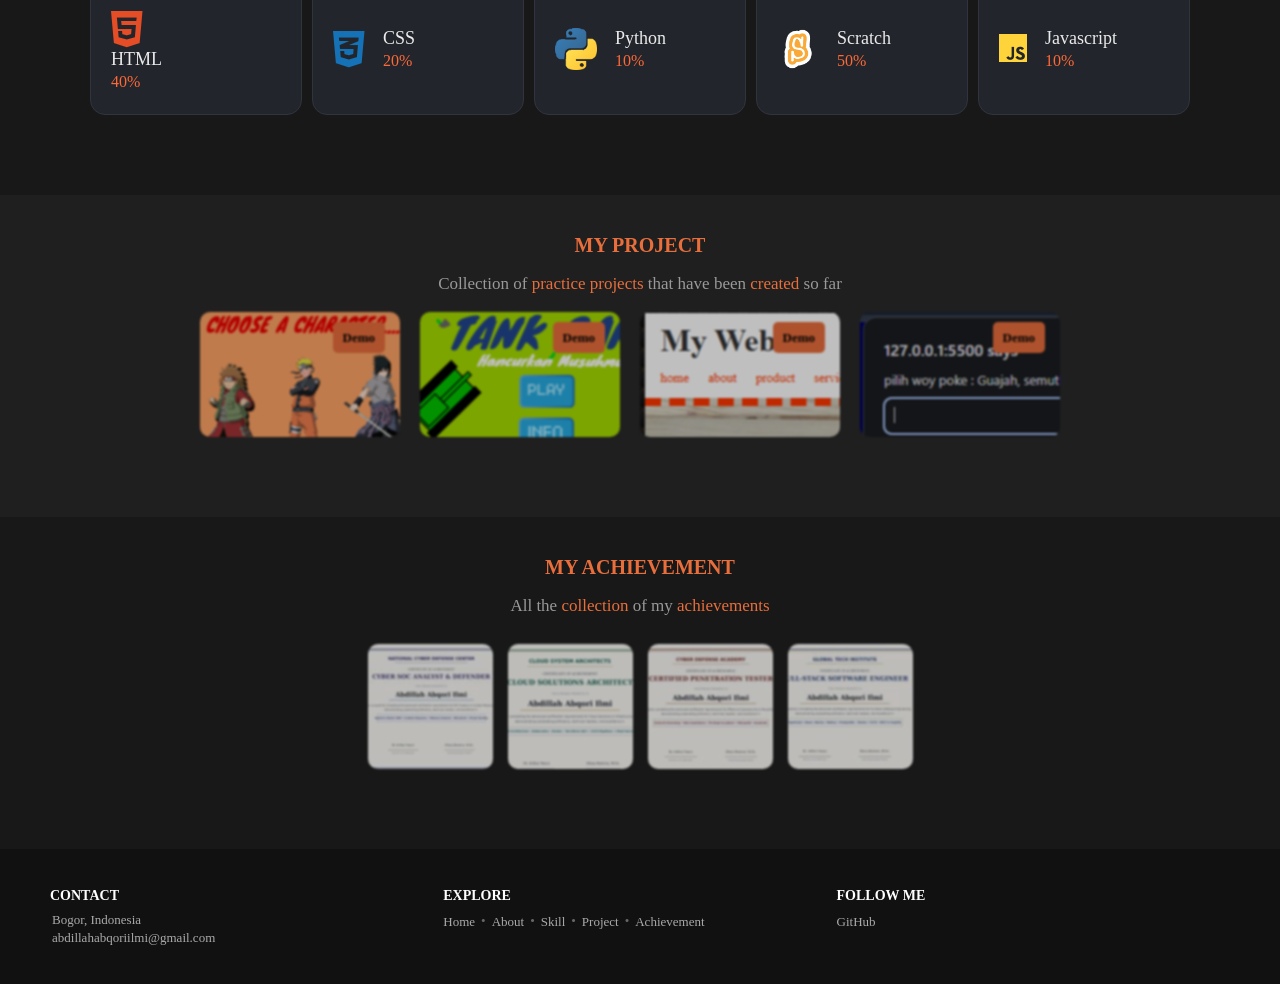
==== commit c1d6a6ae: "au akh" ====
--- a/index.html
+++ b/index.html
@@ -167,10 +167,17 @@
       </p>
       <div class="skill-container">
         <div class="skill-card">
-          <i class="fa-brands fa-html5 skill-icon html-icon"></i>
-          <div class="perc">
-            <h3>HTML</h3>
-            <p>40%</p>
+          <div class="skill-name">
+            <i class="fa-brands fa-html5 skill-icon html-icon"></i>
+            <div class="perc">
+              <h3>HTML</h3>
+              <p>40%</p>
+            </div>
+          </div>
+          <div class="skill-pgbr-cont">
+            <div class="track">
+              <div class="fill"></div>
+            </div>
           </div>
         </div>
 
--- a/style.css
+++ b/style.css
@@ -822,6 +822,12 @@
   right: 15px;
 }
 
+.track {
+  width: 100%;
+  height: 10px;
+  background: #292f3a;
+}
+
 /* PROJECT SECTION END */
 
 /* ACHIEVEMENT SECTION */
@@ -846,7 +852,6 @@
 .achievement-set {
   width: 125px;
   height: 125px;
-  /* background-image: url(image/project1.png); */
   background-color: #3a3a3a;
   border-radius: 10px;
   text-decoration: none;
@@ -1426,12 +1431,17 @@
   }
 
   .skill-card {
-    flex: 1 1 180px;
+    /* flex: 1 1 180px; */
     max-width: 250px;
     min-width: 0;
     padding: 16px;
     box-sizing: border-box;
     gap: 12px;
+  }
+
+  .skill-name {
+    display: flex;
+    flex: 1 1 180px;
   }
 
   .skill-icon {
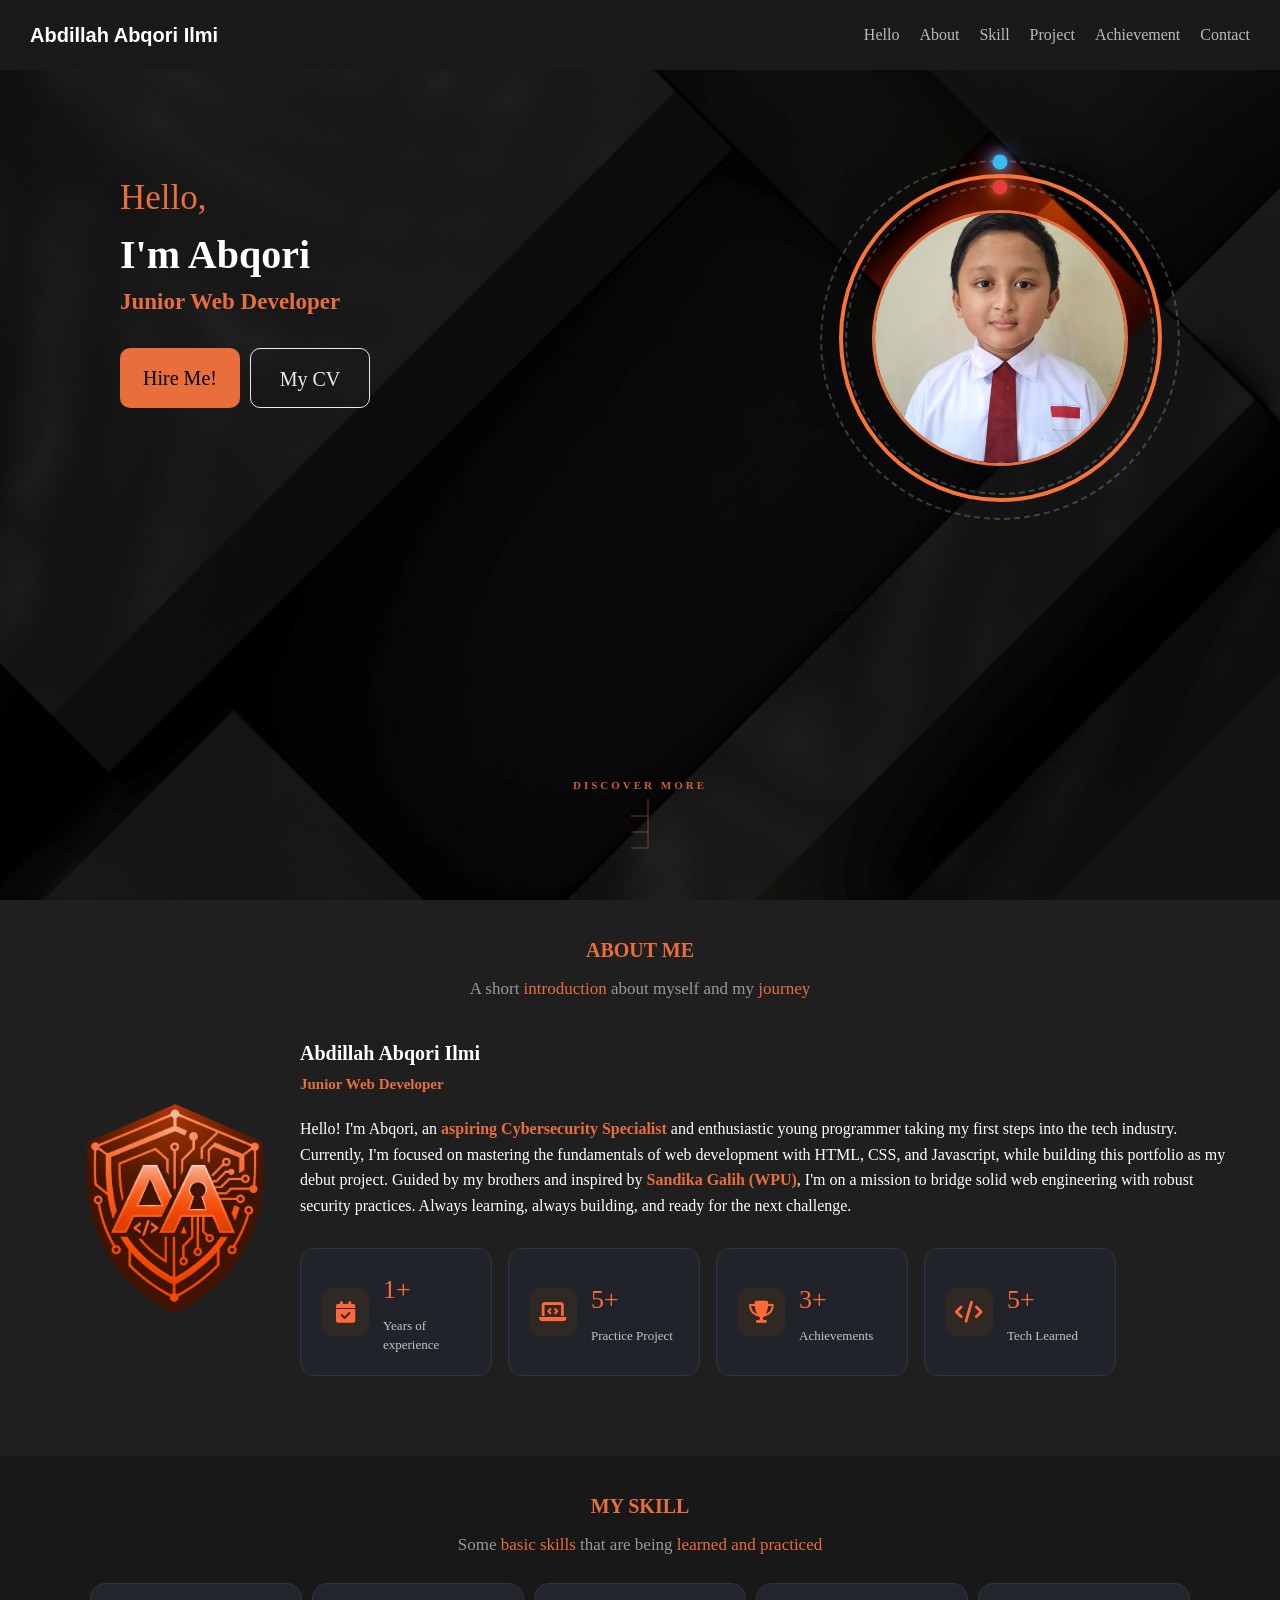
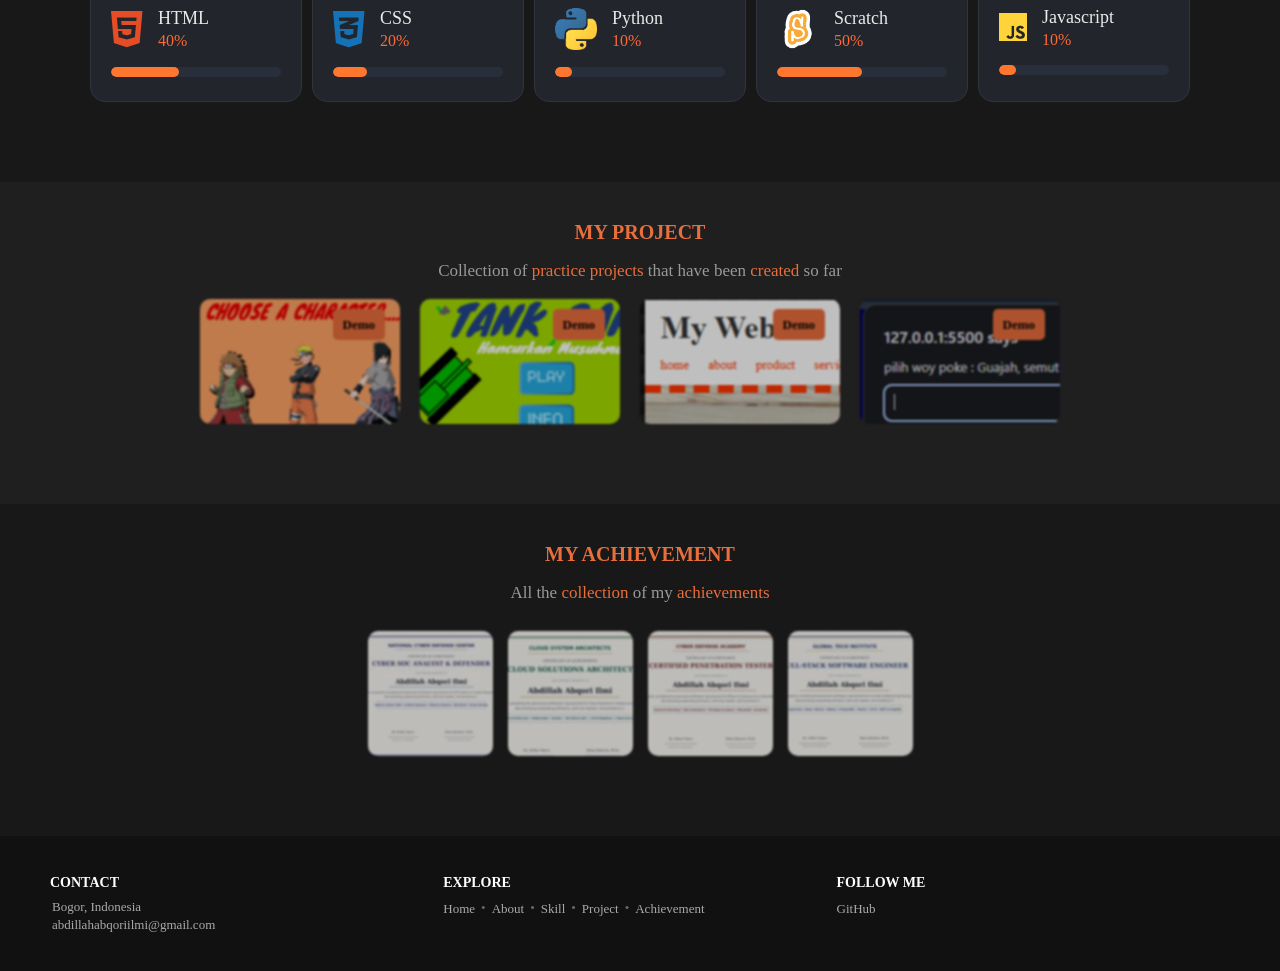
==== commit ff6b42eb: "bar presentase selesai-1" ====
--- a/index.html
+++ b/index.html
@@ -176,51 +176,79 @@
           </div>
           <div class="skill-pgbr-cont">
             <div class="track">
-              <div class="fill"></div>
+              <div class="fill-1"></div>
             </div>
           </div>
         </div>
 
         <div class="skill-card">
-          <i class="fa-brands fa-css3-alt skill-icon css-icon"></i>
-          <div class="perc">
-            <h3>CSS</h3>
-            <p>20%</p>
+          <div class="skill-name">
+            <i class="fa-brands fa-css3-alt skill-icon css-icon"></i>
+            <div class="perc">
+              <h3>CSS</h3>
+              <p>20%</p>
+            </div>
+          </div>
+          <div class="skill-pgbr-cont">
+            <div class="track">
+              <div class="fill-2"></div>
+            </div>
           </div>
         </div>
 
         <div class="skill-card">
-          <img
-            src="./image/py-logo.png"
-            alt="Python"
-            class="skill-icon python-icon"
-          />
-          <div class="perc">
-            <h3>Python</h3>
-            <p>10%</p>
+          <div class="skill-name">
+            <img
+              src="./image/py-logo.png"
+              alt="Python"
+              class="skill-icon python-icon"
+            />
+            <div class="perc">
+              <h3>Python</h3>
+              <p>10%</p>
+            </div>
+          </div>
+          <div class="skill-pgbr-cont">
+            <div class="track">
+              <div class="fill-3"></div>
+            </div>
           </div>
         </div>
 
         <div class="skill-card">
-          <img
-            src="./image/Sc-logo.png"
-            alt="Scratch"
-            class="skill-icon scratch-icon"
-          />
-          <div class="perc">
-            <h3>Scratch</h3>
-            <p>50%</p>
+          <div class="skill-name">
+            <img
+              src="./image/Sc-logo.png"
+              alt="Scratch"
+              class="skill-icon scratch-icon"
+            />
+            <div class="perc">
+              <h3>Scratch</h3>
+              <p>50%</p>
+            </div>
+          </div>
+          <div class="skill-pgbr-cont">
+            <div class="track">
+              <div class="fill-4"></div>
+            </div>
           </div>
         </div>
 
         <div class="skill-card">
-          <i
-            class="fa-brands fa-js fa-2xl"
-            style="color: rgb(255, 212, 59)"
-          ></i>
-          <div class="perc">
-            <h3>Javascript</h3>
-            <p>10%</p>
+          <div class="skill-name">
+            <i
+              class="fa-brands fa-js fa-2xl skill-icon"
+              style="color: rgb(255, 212, 59)"
+            ></i>
+            <div class="perc">
+              <h3>Javascript</h3>
+              <p>10%</p>
+            </div>
+          </div>
+          <div class="skill-pgbr-cont">
+            <div class="track">
+              <div class="fill-5"></div>
+            </div>
           </div>
         </div>
       </div>
--- a/style.css
+++ b/style.css
@@ -625,36 +625,6 @@
 /* ABOUT SECTION END */
 
 /* MY SKILL SECTION */
-/* .skill {
-  background-color: #181818;
-
-  align-items: centers;
-}
-
-
-
-
-
-.skill-set {
-  padding: 25px 50px;
-  background-color: #292929;
-  margin: 0px 5px 0px 5px;
-  color: #e86e3c;
-  font-size: 15px;
-  border-radius: 12px;
-  text-align: center;
-  transition: 0.3s;
-}
-
-.skill-set:hover {
-  transform: scale(1.05);
-}
-
-.skillcount {
-  display: block;
-  color: #eaeaea;
-  margin-bottom: 10px;
-} */
 
 .skill-container {
   display: flex;
@@ -666,10 +636,11 @@
 
 .skill-card {
   display: flex;
-  align-items: center;
+  flex-direction: column;
   gap: 18px;
   flex: 1 1 200px;
   max-width: 170px;
+  max-height: 80px;
   padding: 24px 20px;
   background: #22252b;
   border: 1px solid #30343d;
@@ -678,6 +649,11 @@
   transition: 0.3s ease;
 }
 
+.perc {
+  display: flex;
+  flex-direction: column;
+}
+
 .skill-card:hover {
   transform: translateY(-5px);
   border-color: #ff6938;
@@ -718,6 +694,54 @@
   width: 42px;
   height: 42px;
   object-fit: contain;
+}
+
+.skill-name {
+  display: flex;
+  flex-direction: row;
+  align-items: center;
+  gap: 15px;
+}
+
+.skill-pgbr-cont {
+  width: 100%;
+  margin-top: -1px;
+  display: block;
+}
+
+.track {
+  width: 100%;
+  height: 10px;
+  background: #292f3a;
+  border-radius: 20px;
+  overflow: Hidden;
+}
+
+.fill-1,
+.fill-2,
+.fill-3,
+.fill-4,
+.fill-5 {
+  height: 100%;
+  border-radius: 20px;
+}
+
+.fill-1 {
+  width: 40%;
+  background: #ff762f;
+}
+.fill-2 {
+  width: 20%;
+  background: #ff762f;
+}
+.fill-3,
+.fill-5 {
+  width: 10%;
+  background: #ff762f;
+}
+.fill-4 {
+  width: 50%;
+  background: #ff762f;
 }
 
 /* MY SKILL SECTION END */
@@ -822,12 +846,6 @@
   right: 15px;
 }
 
-.track {
-  width: 100%;
-  height: 10px;
-  background: #292f3a;
-}
-
 /* PROJECT SECTION END */
 
 /* ACHIEVEMENT SECTION */
@@ -1431,7 +1449,8 @@
   }
 
   .skill-card {
-    /* flex: 1 1 180px; */
+    display: flex;
+    flex-direction: column;
     max-width: 250px;
     min-width: 0;
     padding: 16px;
@@ -1441,7 +1460,9 @@
 
   .skill-name {
     display: flex;
-    flex: 1 1 180px;
+    flex-direction: row;
+    align-items: center;
+    gap: 15px;
   }
 
   .skill-icon {
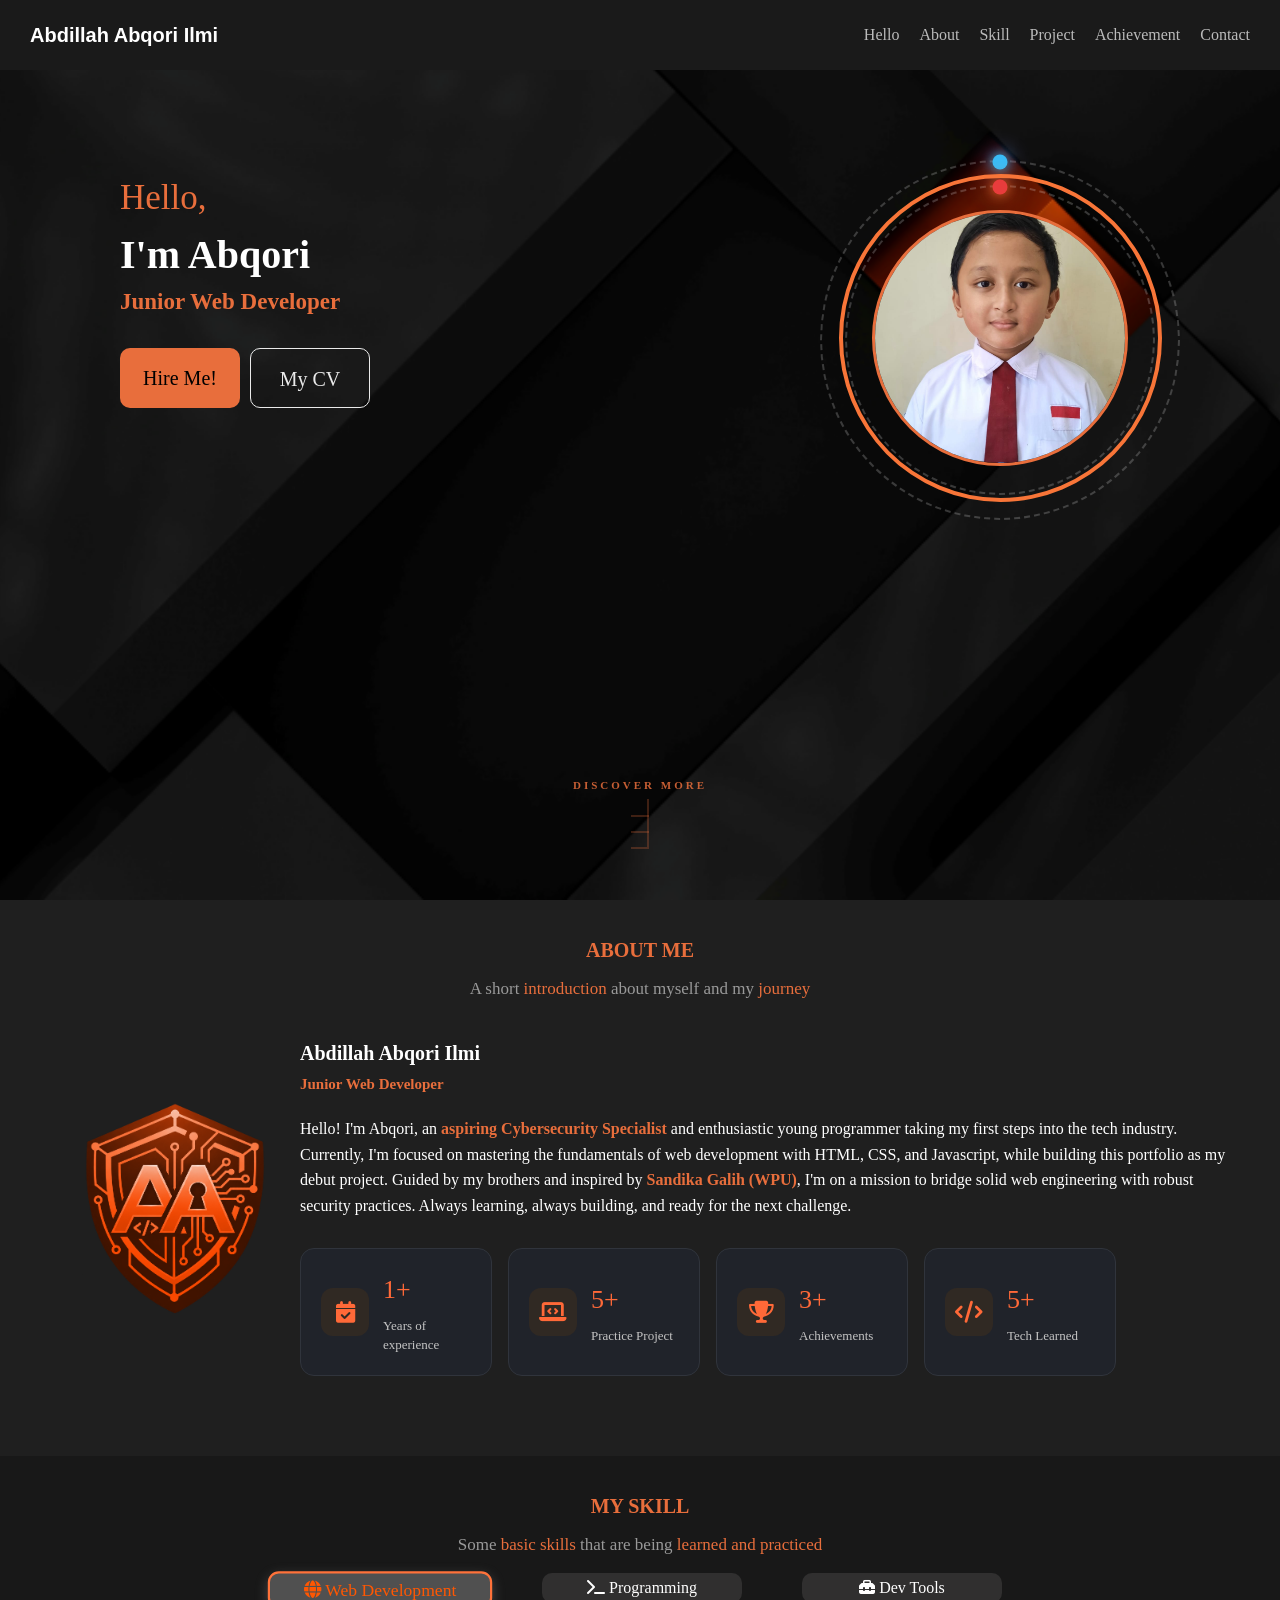
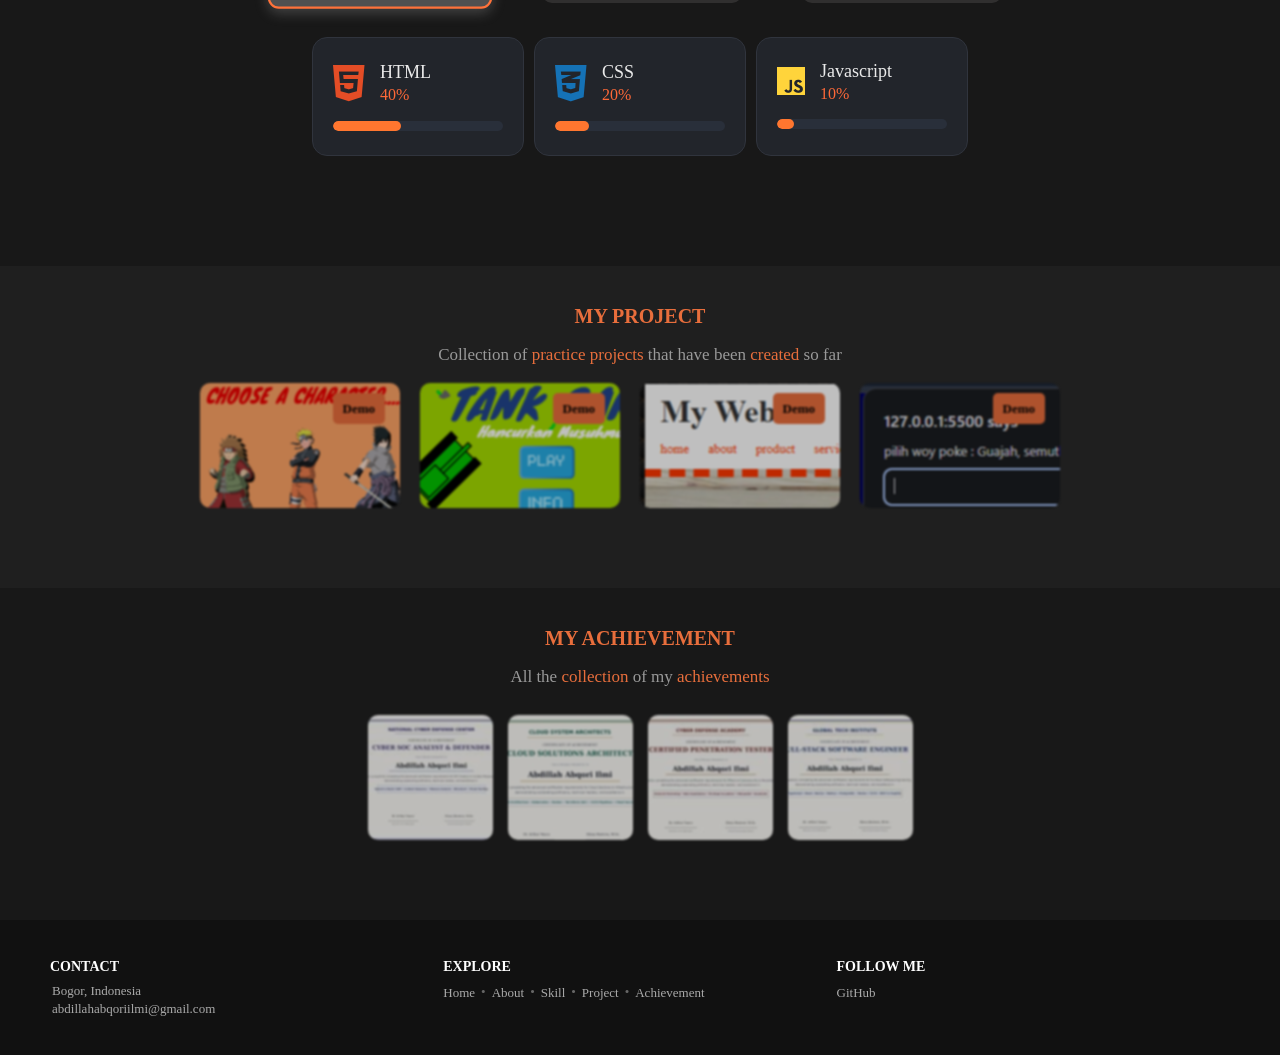
==== commit c1d34007: "tab vol.1" ====
--- a/index.html
+++ b/index.html
@@ -165,95 +165,180 @@
         Some <span class="text-orange">basic skills</span> that are being
         <span class="text-orange">learned and practiced</span>
       </p>
-      <div class="skill-container">
-        <div class="skill-card">
-          <div class="skill-name">
-            <i class="fa-brands fa-html5 skill-icon html-icon"></i>
-            <div class="perc">
-              <h3>HTML</h3>
-              <p>40%</p>
-            </div>
-          </div>
-          <div class="skill-pgbr-cont">
-            <div class="track">
-              <div class="fill-1"></div>
-            </div>
-          </div>
-        </div>
-
-        <div class="skill-card">
-          <div class="skill-name">
-            <i class="fa-brands fa-css3-alt skill-icon css-icon"></i>
-            <div class="perc">
-              <h3>CSS</h3>
-              <p>20%</p>
-            </div>
-          </div>
-          <div class="skill-pgbr-cont">
-            <div class="track">
-              <div class="fill-2"></div>
-            </div>
-          </div>
-        </div>
-
-        <div class="skill-card">
-          <div class="skill-name">
-            <img
-              src="./image/py-logo.png"
-              alt="Python"
-              class="skill-icon python-icon"
-            />
-            <div class="perc">
-              <h3>Python</h3>
-              <p>10%</p>
-            </div>
-          </div>
-          <div class="skill-pgbr-cont">
-            <div class="track">
-              <div class="fill-3"></div>
-            </div>
-          </div>
-        </div>
-
-        <div class="skill-card">
-          <div class="skill-name">
-            <img
-              src="./image/Sc-logo.png"
-              alt="Scratch"
-              class="skill-icon scratch-icon"
-            />
-            <div class="perc">
-              <h3>Scratch</h3>
-              <p>50%</p>
-            </div>
-          </div>
-          <div class="skill-pgbr-cont">
-            <div class="track">
-              <div class="fill-4"></div>
-            </div>
-          </div>
-        </div>
-
-        <div class="skill-card">
-          <div class="skill-name">
-            <i
-              class="fa-brands fa-js fa-2xl skill-icon"
-              style="color: rgb(255, 212, 59)"
-            ></i>
-            <div class="perc">
-              <h3>Javascript</h3>
-              <p>10%</p>
-            </div>
-          </div>
-          <div class="skill-pgbr-cont">
-            <div class="track">
-              <div class="fill-5"></div>
-            </div>
-          </div>
-        </div>
-      </div>
+      <!-- 1. STRUKTUR HTML (RADIO BUTTON HACK) -->
+      <div class="css-tab-wrapper">
+        <!-- Radio Input Tersembunyi dengan Name Group yang sama -->
+        <input
+          type="radio"
+          id="tab1"
+          name="tab-group"
+          class="tab-input"
+          checked
+        />
+        <input type="radio" id="tab2" name="tab-group" class="tab-input" />
+        <input type="radio" id="tab3" name="tab-group" class="tab-input" />
+
+        <!-- Tombol Tab Pill (Label yang terhubung ke Radio Input) -->
+        <div class="tab-nav">
+          <label for="tab1" class="tab-btn"
+            ><i class="fa-solid fa-globe"></i> Web Development</label
+          >
+          <label for="tab2" class="tab-btn"
+            ><i class="fa-solid fa-terminal"></i> Programming</label
+          >
+          <label for="tab3" class="tab-btn"
+            ><i class="fa-solid fa-toolbox"></i> Dev Tools</label
+          >
+        </div>
+
+        <!-- Konten Wadah -->
+        <div class="tab-content">
+          <div id="panel1" class="panel">
+            <div class="skill-container">
+              <div class="skill-card">
+                <div class="skill-name">
+                  <i class="fa-brands fa-html5 skill-icon html-icon"></i>
+                  <div class="perc">
+                    <h3>HTML</h3>
+                    <p>40%</p>
+                  </div>
+                </div>
+                <div class="skill-pgbr-cont">
+                  <div class="track">
+                    <div class="fill-1"></div>
+                  </div>
+                </div>
+              </div>
+              <div class="skill-card">
+                <div class="skill-name">
+                  <i class="fa-brands fa-css3-alt skill-icon css-icon"></i>
+                  <div class="perc">
+                    <h3>CSS</h3>
+                    <p>20%</p>
+                  </div>
+                </div>
+                <div class="skill-pgbr-cont">
+                  <div class="track">
+                    <div class="fill-2"></div>
+                  </div>
+                </div>
+              </div>
+              <div class="skill-card">
+                <div class="skill-name">
+                  <i
+                    class="fa-brands fa-js fa-2xl skill-icon"
+                    style="color: rgb(255, 212, 59)"
+                  ></i>
+                  <div class="perc">
+                    <h3>Javascript</h3>
+                    <p>10%</p>
+                  </div>
+                </div>
+                <div class="skill-pgbr-cont">
+                  <div class="track">
+                    <div class="fill-5"></div>
+                  </div>
+                </div>
+              </div>
+            </div>
+          </div>
+          <div id="panel2" class="panel">
+            <div class="skill-container">
+              <div class="skill-card">
+                <div class="skill-name">
+                  <img
+                    src="./image/py-logo.png"
+                    alt="Python"
+                    class="skill-icon python-icon"
+                  />
+                  <div class="perc">
+                    <h3>Python</h3>
+                    <p>10%</p>
+                  </div>
+                </div>
+                <div class="skill-pgbr-cont">
+                  <div class="track">
+                    <div class="fill-3"></div>
+                  </div>
+                </div>
+              </div>
+
+              <div class="skill-card">
+                <div class="skill-name">
+                  <img
+                    src="./image/Sc-logo.png"
+                    alt="Scratch"
+                    class="skill-icon scratch-icon"
+                  />
+                  <div class="perc">
+                    <h3>Scratch</h3>
+                    <p>50%</p>
+                  </div>
+                </div>
+                <div class="skill-pgbr-cont">
+                  <div class="track">
+                    <div class="fill-50"></div>
+                  </div>
+                </div>
+              </div>
+              <div class="skill-card">
+                <div class="skill-name">
+                  <i
+                    class="fa-brands fa-js fa-2xl skill-icon"
+                    style="color: rgb(255, 212, 59)"
+                  ></i>
+                  <div class="perc">
+                    <h3>Javascript</h3>
+                    <p>10%</p>
+                  </div>
+                </div>
+                <div class="skill-pgbr-cont">
+                  <div class="track">
+                    <div class="fill-5"></div>
+                  </div>
+                </div>
+              </div>
+            </div>
+          </div>
+          <div id="panel3" class="panel">
+            <div class="skill-container">
+              <div class="skill-card">
+                <div class="skill-name">
+                  <img class="vsc-icon" src="./image/vsc.png" alt="vsc" />
+                  <div class="perc">
+                    <h3>VSCode</h3>
+                    <p>50%</p>
+                  </div>
+                </div>
+                <div class="skill-pgbr-cont">
+                  <div class="track">
+                    <div class="fill-50"></div>
+                  </div>
+                </div>
+              </div>
+              <div class="skill-card">
+                <div class="skill-name">
+                  <i
+                    class="fa-brands fa-github fa-2xl"
+                    style="color: rgb(0, 0, 0)"
+                  ></i>
+                  <div class="perc">
+                    <h3>GitHub</h3>
+                    <p>20%</p>
+                  </div>
+                </div>
+                <div class="skill-pgbr-cont">
+                  <div class="track">
+                    <div class="fill-2"></div>
+                  </div>
+                </div>
+              </div>
+            </div>
+          </div>
+        </div>
+      </div>
+      <!-- SECTION SKILL END-->
     </div>
-    <!-- SECTION SKILL END-->
 
     <!-- SECTION PROJECT -->
     <div class="section project center" id="projectid">
--- a/style.css
+++ b/style.css
@@ -684,6 +684,12 @@
   color: #1572b6;
 }
 
+.vsc-icon {
+  width: 42px;
+  height: 42px;
+  object-fit: contain;
+}
+
 .python-icon {
   width: 42px;
   height: 42px;
@@ -720,8 +726,8 @@
 .fill-1,
 .fill-2,
 .fill-3,
-.fill-4,
-.fill-5 {
+.fill-5,
+.fill-50 {
   height: 100%;
   border-radius: 20px;
 }
@@ -739,11 +745,84 @@
   width: 10%;
   background: #ff762f;
 }
-.fill-4 {
+.fill-50 {
   width: 50%;
   background: #ff762f;
 }
 
+/* Sembunyikan Radio Input */
+.tab-input {
+  display: none;
+}
+
+/* Styling Tombol Tab Aktif */
+#tab1:checked ~ .tab-nav label[for="tab1"],
+#tab2:checked ~ .tab-nav label[for="tab2"],
+#tab3:checked ~ .tab-nav label[for="tab3"] {
+  background-color: #505050;
+  color: #ff5702;
+  box-shadow: 0 4px 12px rgba(173, 173, 173, 0.3);
+  border: 2px solid #ff723a;
+  animation: tes 0.3s forwards;
+}
+
+.tab-nav {
+  display: flex;
+  justify-content: center;
+  margin-bottom: 20px;
+}
+
+.tab-btn {
+  background-color: #302f2f;
+  width: 200px;
+  height: 30px;
+  margin: 0 30px 0 30px;
+  line-height: 30px;
+  border-radius: 10px;
+  text-align: center;
+  transition: 0.4s;
+  color: #fff;
+}
+
+.tab-content {
+  text-align: center;
+  margin-bottom: 30px;
+}
+
+/* Sembunyikan Semua Panel Konten */
+.panel {
+  display: none;
+  opacity: 0;
+}
+
+/* Tampilkan Panel yang Sesuai dengan Radio checked */
+#tab1:checked ~ .tab-content #panel1,
+#tab2:checked ~ .tab-content #panel2,
+#tab3:checked ~ .tab-content #panel3 {
+  display: block;
+  animation: fadeIn 0.7s forwards;
+}
+
+@keyframes fadeIn {
+  from {
+    opacity: 0;
+    transform: translateY(8px);
+  }
+  to {
+    opacity: 1;
+    transform: translateY(0);
+  }
+}
+
+@keyframes tes {
+  from {
+    transform: scale(1);
+  }
+
+  to {
+    transform: scale(1.1);
+  }
+}
 /* MY SKILL SECTION END */
 
 /* PROJECT SECTION */
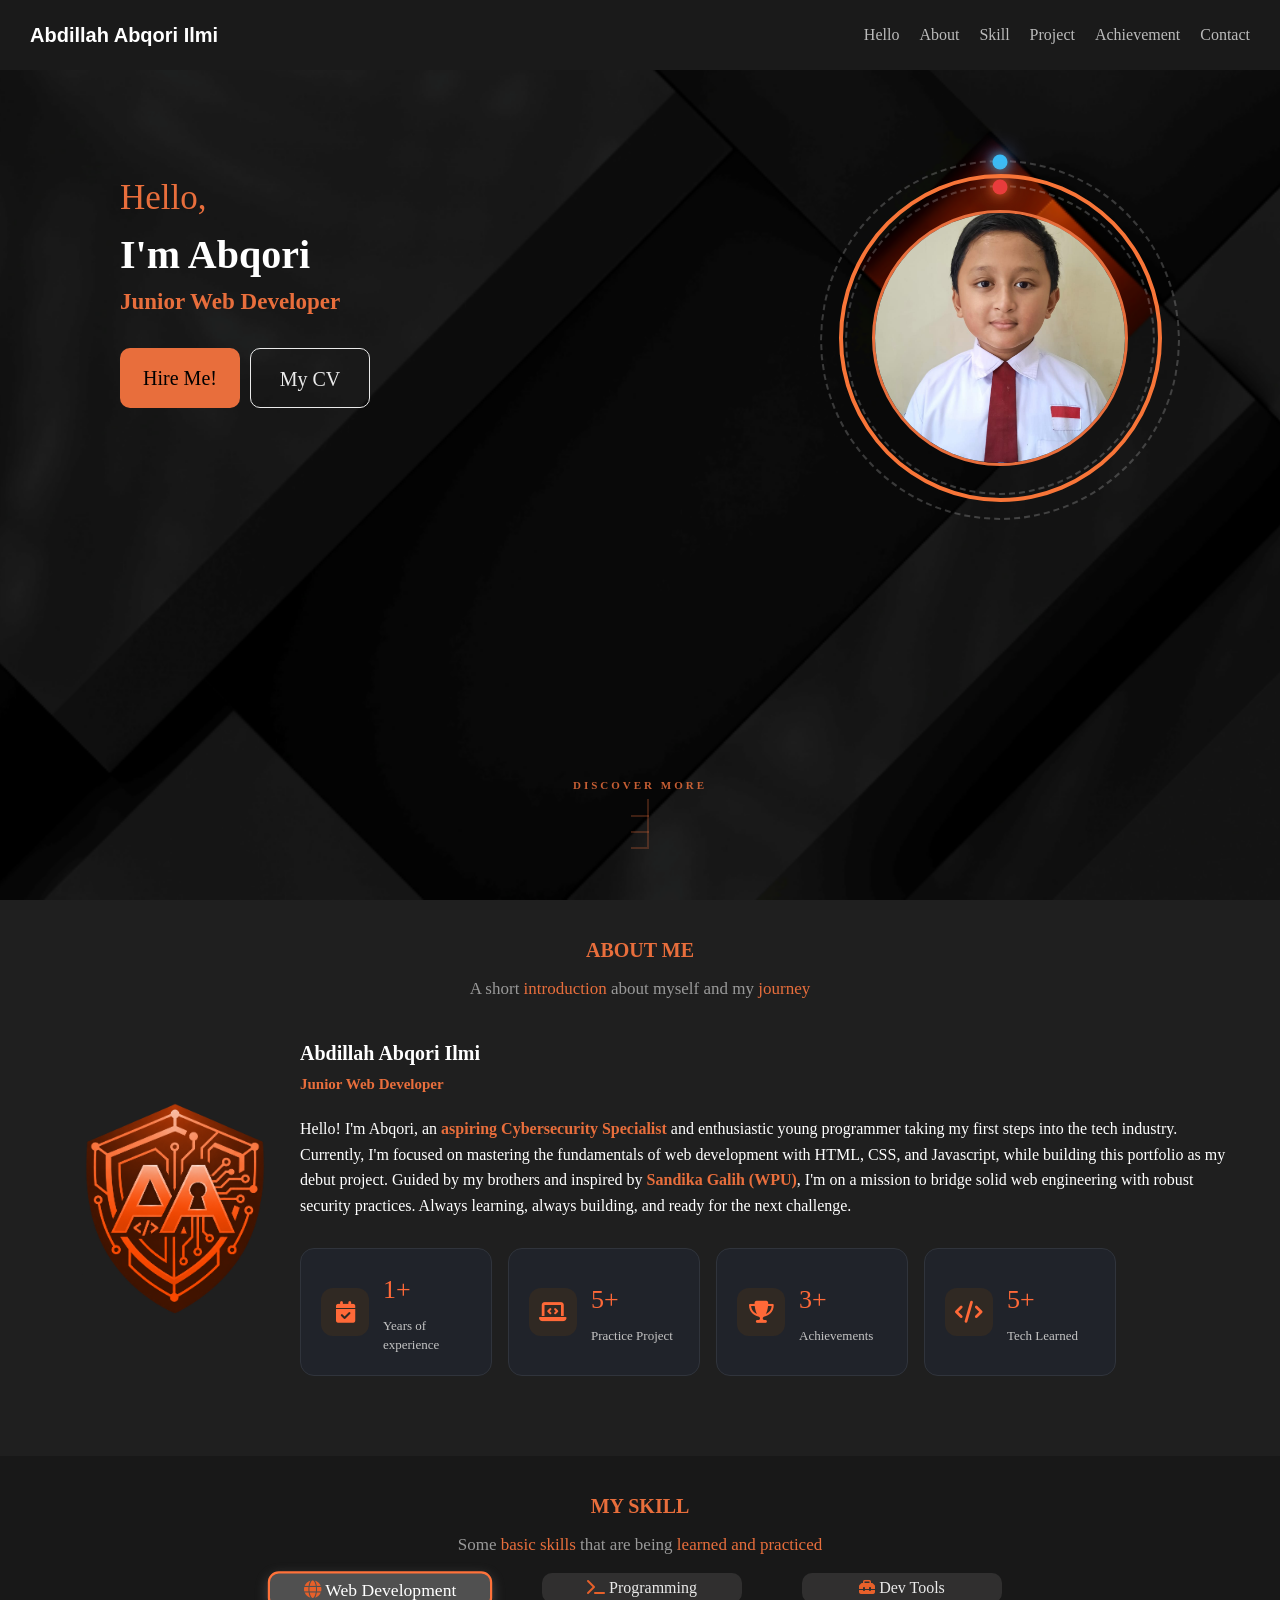
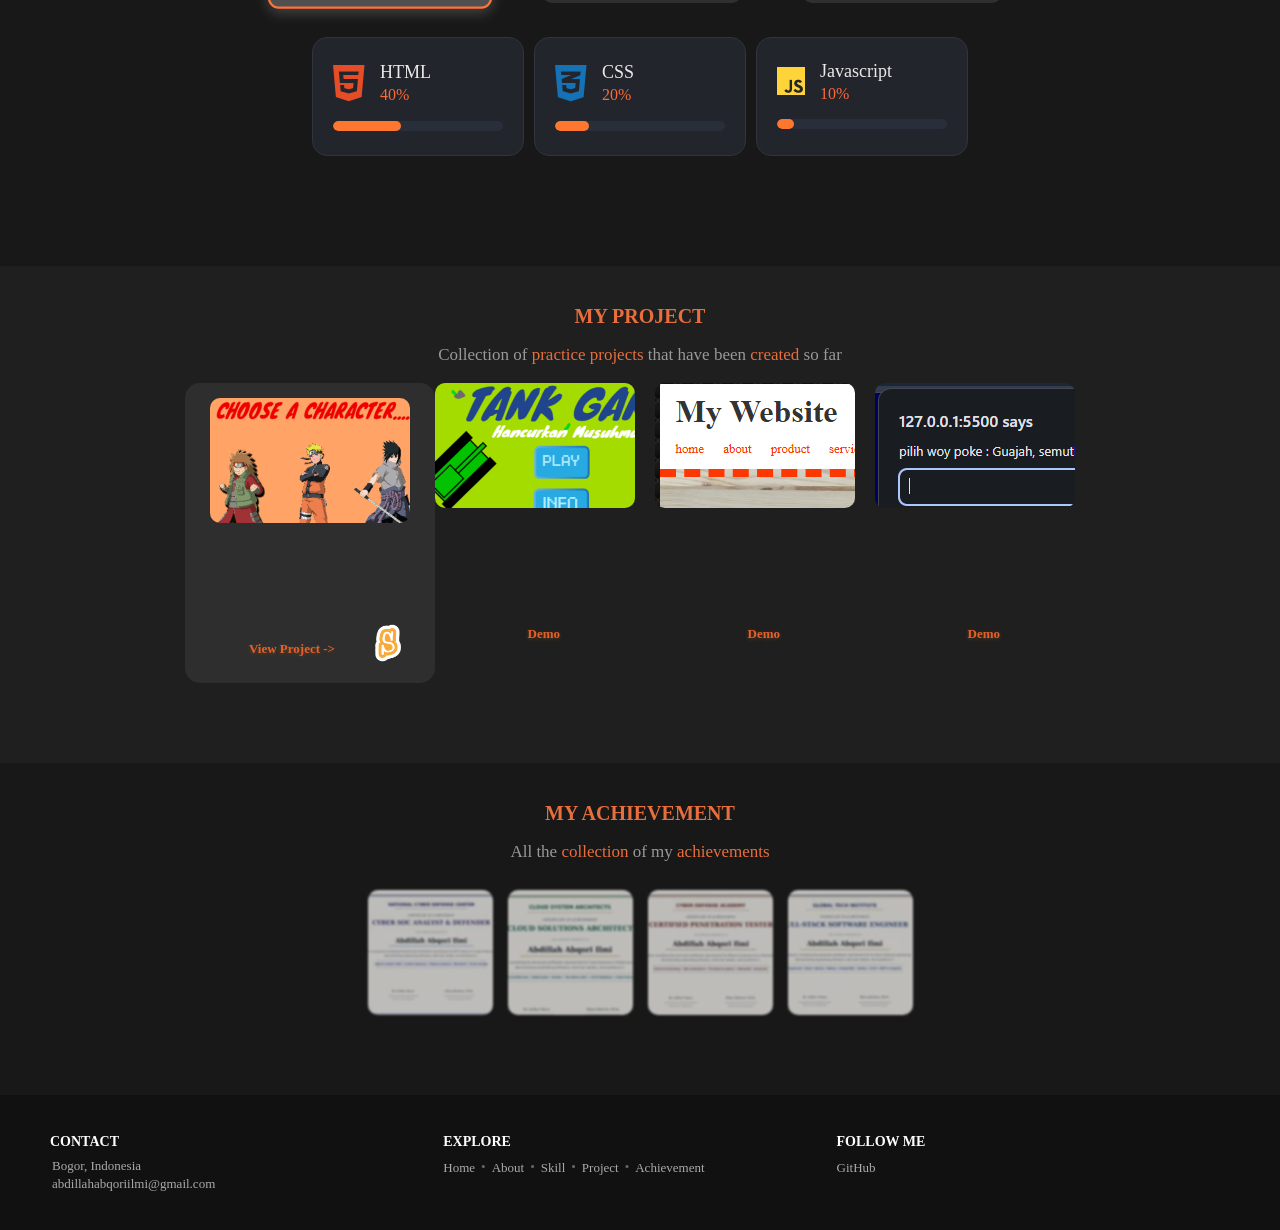
==== commit 51ceb677: "Broken Code" ====
--- a/index.html
+++ b/index.html
@@ -349,15 +349,27 @@
       </p>
 
       <div class="project-container">
-        <a
-          class="link-a"
-          href="https://scratch.mit.edu/projects/1259417526"
-          target="_blank"
-        >
+        <div class="project-card">
           <div class="project-set-a">
-            <div class="demo">Demo</div>
-          </div>
-        </a>
+            <div class="flex">
+              <a
+                class="link-a"
+                href="https://scratch.mit.edu/projects/1259417526"
+                target="_blank"
+              >
+                <div class="demo">View Project -></div>
+              </a>
+              <p></p>
+              <div class="icon">
+                <img
+                  src="./image/Sc-logo.png"
+                  alt="Scratch"
+                  class="skill-icon icon-mini"
+                />
+              </div>
+            </div>
+          </div>
+        </div>
 
         <a
           class="link-a"
--- a/style.css
+++ b/style.css
@@ -760,7 +760,7 @@
 #tab2:checked ~ .tab-nav label[for="tab2"],
 #tab3:checked ~ .tab-nav label[for="tab3"] {
   background-color: #505050;
-  color: #ff5702;
+  color: #fff;
   box-shadow: 0 4px 12px rgba(173, 173, 173, 0.3);
   border: 2px solid #ff723a;
   animation: tes 0.3s forwards;
@@ -770,6 +770,10 @@
   display: flex;
   justify-content: center;
   margin-bottom: 20px;
+}
+
+.tab-nav i {
+  color: #e7602a;
 }
 
 .tab-btn {
@@ -781,7 +785,7 @@
   border-radius: 10px;
   text-align: center;
   transition: 0.4s;
-  color: #fff;
+  color: #eaeaea;
 }
 
 .tab-content {
@@ -803,26 +807,6 @@
   animation: fadeIn 0.7s forwards;
 }
 
-@keyframes fadeIn {
-  from {
-    opacity: 0;
-    transform: translateY(8px);
-  }
-  to {
-    opacity: 1;
-    transform: translateY(0);
-  }
-}
-
-@keyframes tes {
-  from {
-    transform: scale(1);
-  }
-
-  to {
-    transform: scale(1.1);
-  }
-}
 /* MY SKILL SECTION END */
 
 /* PROJECT SECTION */
@@ -842,66 +826,45 @@
   margin-right: 20px;
 }
 
-.project-set-a,
-.project-set-b {
-  cursor: pointer;
-}
-
 .section.project a {
   text-decoration: none !important;
   vertical-align: top;
   font-size: 0;
 }
 
-.project-set-a {
+.project-set-a,
+.project-set-b,
+.project-set-c,
+.project-set-d {
   width: 200px;
   height: 125px;
-  background-image: url(image/project1.png);
   background-color: #3a3a3a;
   border-radius: 10px;
   text-decoration: none;
   position: relative;
   transition: 0.3s ease;
-  filter: brightness(75%) blur(1px);
+  display: flex;
+}
+
+.project-set-a {
+  background-image: url(./image/project1.png);
+  left: 25px;
+  top: 15px;
 }
 
 .project-set-b {
-  width: 200px;
-  height: 125px;
   background-image: url(image/project2.png);
-  background-color: #3a3a3a;
-  border-radius: 10px;
-  text-decoration: none;
-  position: relative;
-  transition: 0.3s ease;
-  filter: brightness(75%) blur(1px);
 }
 
 .project-set-c {
-  width: 200px;
-  height: 125px;
   background-image: url(image/project3.png);
-  background-color: #3a3a3a;
-  border-radius: 10px;
-  text-decoration: none;
-  position: relative;
-  transition: 0.3s ease;
-  filter: brightness(75%) blur(1px);
 }
 
 .project-set-d {
-  width: 200px;
-  height: 125px;
   background-image: url(image/project4.png);
-  background-color: #3a3a3a;
-  border-radius: 10px;
-  text-decoration: none;
-  position: relative;
-  transition: 0.3s ease;
-  filter: brightness(75%) blur(1px);
-}
-
-.project-set-a:hover,
+}
+
+/* .project-set-a:hover,
 .project-set-b:hover,
 .project-set-c:hover,
 .project-set-d:hover {
@@ -909,20 +872,53 @@
   background-color: #4d4d4d;
   z-index: 10;
   filter: brightness(100%) blur(0);
-}
+} */
 
 .demo {
   font-size: 13px;
   font-weight: 600;
-  background-color: #e86e3c;
   text-decoration: none !important;
-  color: black;
+  color: #e7602a;
+  text-shadow: 0 1px 4px rgba(240, 123, 14, 0.3);
   margin: 10px 0 10px 0;
   line-height: 27px;
   border-radius: 5px;
   padding: 2px 10px;
   position: absolute;
-  right: 15px;
+  top: 225px;
+  right: 65px;
+  cursor: pointer;
+  transition: 0.3s;
+}
+
+.demo:hover {
+  color: #fc6428;
+  text-shadow: 0 1px 4px rgba(240, 123, 14, 0.473);
+}
+
+.project-card {
+  display: flex;
+  background-color: #2e2e2e;
+  height: 300px;
+  width: 250px;
+  border-radius: 15px;
+  transition: 0.3s;
+}
+
+.project-card:hover {
+  transform: scale(1.05);
+  background-color: #313131;
+}
+.icon {
+  display: flex;
+}
+
+.icon-mini {
+  position: absolute;
+  top: 225px;
+  right: 2px;
+  width: 40px;
+  height: 40px;
 }
 
 /* PROJECT SECTION END */
@@ -1210,6 +1206,27 @@
   50% {
     opacity: 1;
     transform: translateY(5px) rotate(45deg);
+  }
+}
+
+@keyframes fadeIn {
+  from {
+    opacity: 0;
+    transform: translateY(8px);
+  }
+  to {
+    opacity: 1;
+    transform: translateY(0);
+  }
+}
+
+@keyframes tes {
+  from {
+    transform: scale(1);
+  }
+
+  to {
+    transform: scale(1.1);
   }
 }
 
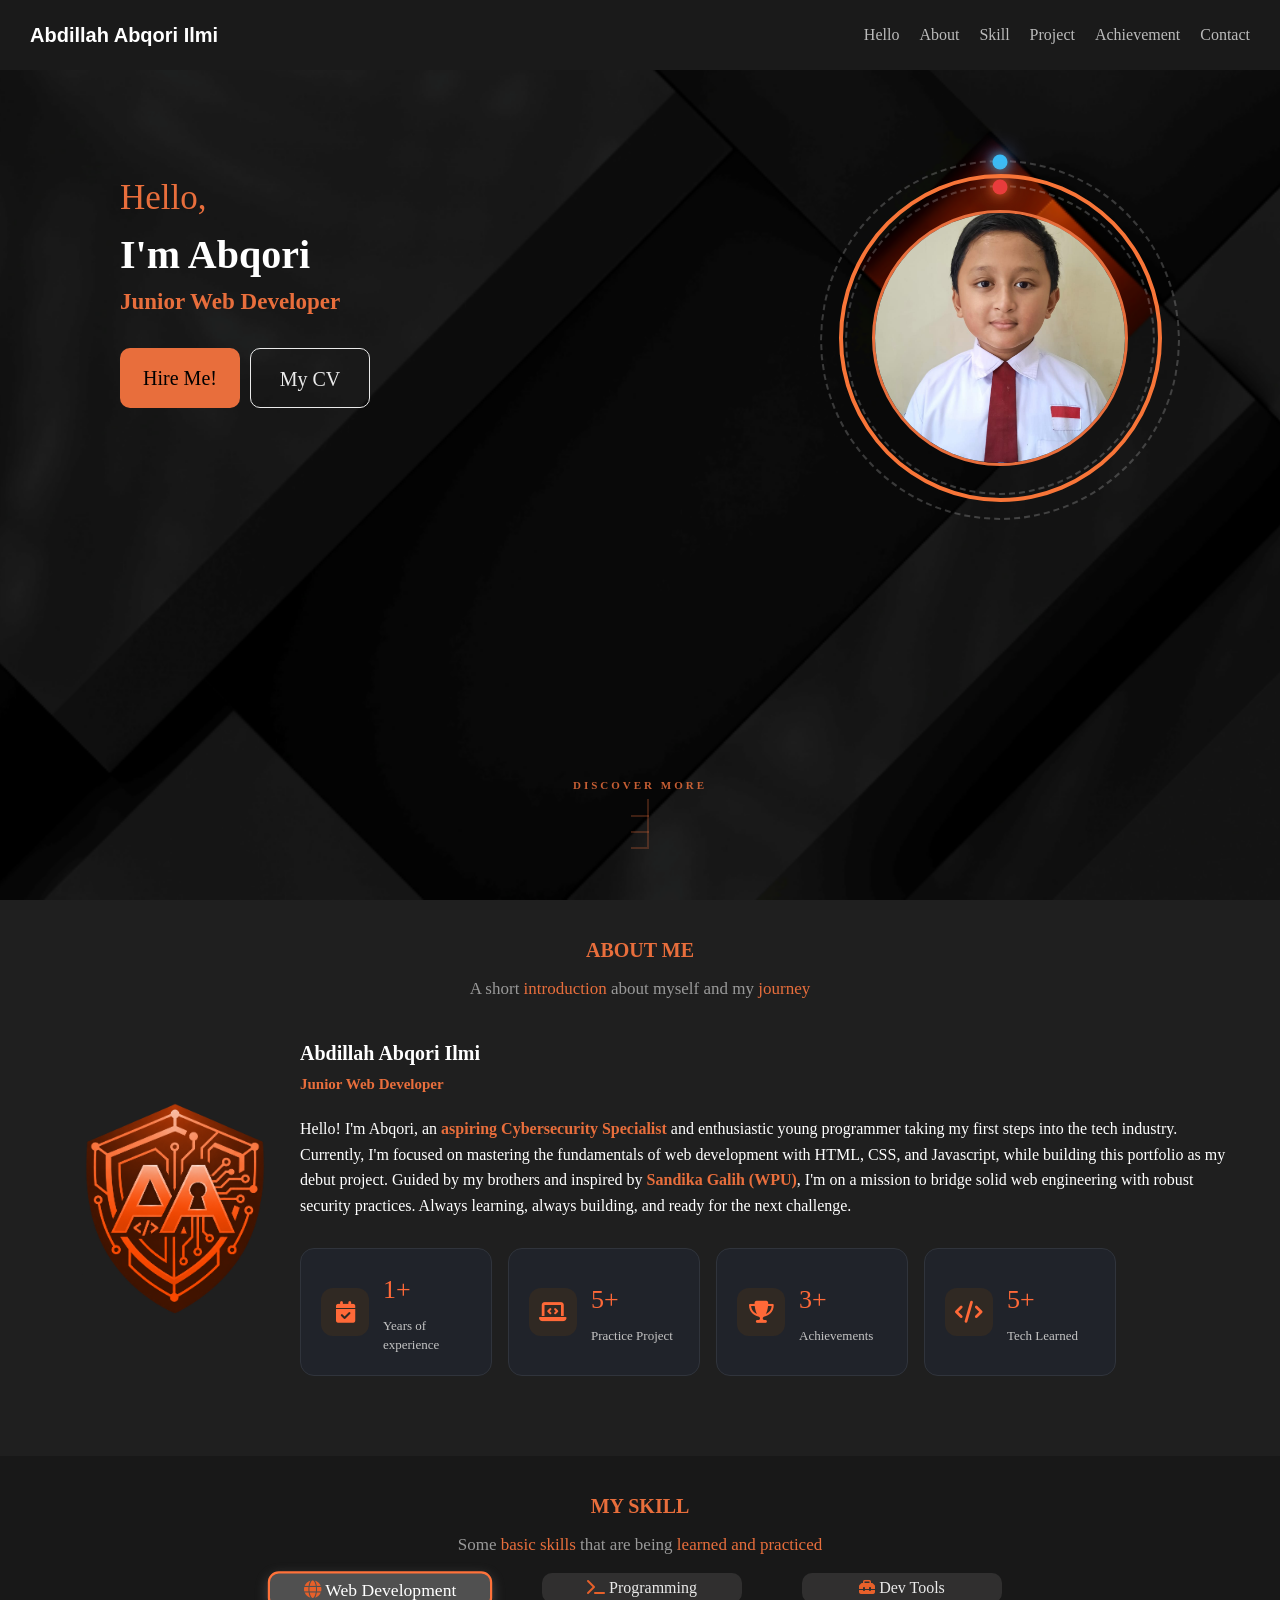
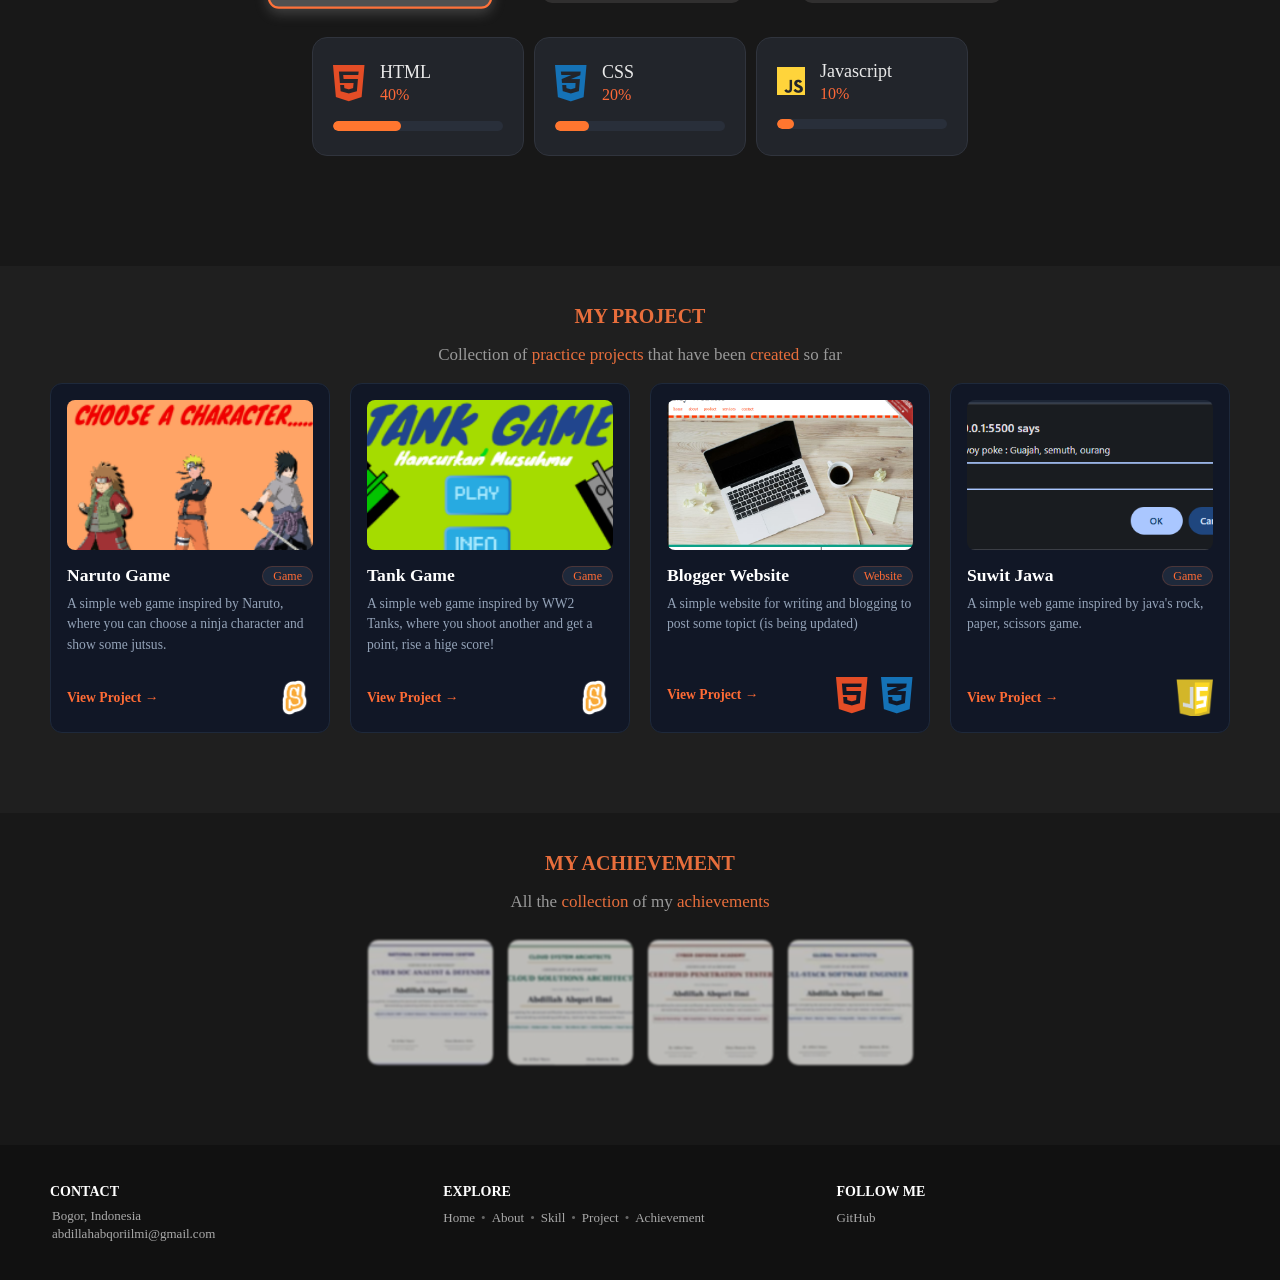
==== commit d324d05e: "project vol.2" ====
--- a/index.html
+++ b/index.html
@@ -350,6 +350,116 @@
 
       <div class="project-container">
         <div class="project-card">
+          <div class="card-preview">
+            <img src="./image/project1.png" alt="Naruto Game" />
+          </div>
+          <div class="card-header-info">
+            <h3 class="card-title">Naruto Game</h3>
+            <span class="tag-badge">Game</span>
+          </div>
+          <p class="card-description">
+            A simple web game inspired by Naruto, where you can choose a ninja
+            character and show some jutsus.
+          </p>
+          <div class="card-footer">
+            <a
+              href="https://scratch.mit.edu/projects/1259417526"
+              class="view-link"
+              target="_blank"
+            >
+              View Project →
+            </a>
+
+            <div class="tech-stack">
+              <img class="scratch-icon" src="./image/Sc-logo.png" alt="sc" />
+            </div>
+          </div>
+        </div>
+        <div class="project-card">
+          <div class="card-preview">
+            <img src="./image/project2.png" alt="Tank Game" />
+          </div>
+          <div class="card-header-info">
+            <h3 class="card-title">Tank Game</h3>
+            <span class="tag-badge">Game</span>
+          </div>
+          <p class="card-description">
+            A simple web game inspired by WW2 Tanks, where you shoot another and
+            get a point, rise a hige score!
+          </p>
+          <div class="card-footer">
+            <a
+              href="https://scratch.mit.edu/projects/1269056497"
+              class="view-link"
+              target="_blank"
+            >
+              View Project →
+            </a>
+
+            <div class="tech-stack">
+              <img class="scratch-icon" src="./image/Sc-logo.png" alt="sc" />
+            </div>
+          </div>
+        </div>
+        <div class="project-card">
+          <div class="card-preview">
+            <img src="./image/project3.png" alt="Naruto Game" />
+          </div>
+          <div class="card-header-info">
+            <h3 class="card-title">Blogger Website</h3>
+            <span class="tag-badge">Website</span>
+          </div>
+          <p class="card-description">
+            A simple website for writing and blogging to post some topict (is
+            being updated)
+          </p>
+          <div class="card-footer">
+            <a
+              href="./project/project-3/index3.html"
+              class="view-link"
+              target="_blank"
+            >
+              View Project →
+            </a>
+
+            <div class="tech-stack">
+              <i class="fa-brands fa-html5 skill-icon" style="color: #e44d26">
+              </i>
+              <i
+                class="fa-brands fa-css3-alt skill-icon"
+                style="color: #1572b6"
+              >
+              </i>
+            </div>
+          </div>
+        </div>
+        <div class="project-card">
+          <div class="card-preview">
+            <img src="./image/project4.png" alt="Naruto Game" />
+          </div>
+          <div class="card-header-info">
+            <h3 class="card-title">Suwit Jawa</h3>
+            <span class="tag-badge">Game</span>
+          </div>
+          <p class="card-description">
+            A simple web game inspired by java's rock, paper, scissors game.
+          </p>
+          <div class="card-footer">
+            <a
+              href="./suwit-jw/Pingsut WEB/index.html"
+              class="view-link"
+              target="_blank"
+            >
+              View Project →
+            </a>
+
+            <div class="tech-stack">
+              <img class="js" src="./image/js.png" alt="js" />
+            </div>
+          </div>
+        </div>
+
+        <!-- <div class="project-card">
           <div class="project-set-a">
             <div class="flex">
               <a
@@ -359,7 +469,13 @@
               >
                 <div class="demo">View Project -></div>
               </a>
-              <p></p>
+              <div class="text">
+                <h1>Naruto Game</h1>
+                <p>
+                  A peaceful Naruto game in Scratch dedicated solely to trying
+                  and activating a wide variety of jutsus.
+                </p>
+              </div>
               <div class="icon">
                 <img
                   src="./image/Sc-logo.png"
@@ -370,8 +486,89 @@
             </div>
           </div>
         </div>
-
-        <a
+        <div class="project-card">
+          <div class="project-set-b">
+            <div class="flex">
+              <a
+                class="link-a"
+                href="https://scratch.mit.edu/projects/1269056497"
+                target="_blank"
+              >
+                <div class="demo">View Project -></div>
+              </a>
+              <div class="text">
+                <h1>Naruto Game</h1>
+                <p>
+                  A peaceful Naruto game in Scratch dedicated solely to trying
+                  and activating a wide variety of jutsus.
+                </p>
+              </div>
+              <div class="icon">
+                <img
+                  src="./image/Sc-logo.png"
+                  alt="Scratch"
+                  class="skill-icon icon-mini"
+                />
+              </div>
+            </div>
+          </div>
+        </div>
+        <div class="project-card">
+          <div class="project-set-a">
+            <div class="flex">
+              <a
+                class="link-a"
+                href="https://scratch.mit.edu/projects/1259417526"
+                target="_blank"
+              >
+                <div class="demo">View Project -></div>
+              </a>
+              <div class="text">
+                <h1>Naruto Game</h1>
+                <p>
+                  A peaceful Naruto game in Scratch dedicated solely to trying
+                  and activating a wide variety of jutsus.
+                </p>
+              </div>
+              <div class="icon">
+                <img
+                  src="./image/Sc-logo.png"
+                  alt="Scratch"
+                  class="skill-icon icon-mini"
+                />
+              </div>
+            </div>
+          </div>
+        </div>
+        <div class="project-card">
+          <div class="project-set-a">
+            <div class="flex">
+              <a
+                class="link-a"
+                href="https://scratch.mit.edu/projects/1259417526"
+                target="_blank"
+              >
+                <div class="demo">View Project -></div>
+              </a>
+              <div class="text">
+                <h1>Naruto Game</h1>
+                <p>
+                  A peaceful Naruto game in Scratch dedicated solely to trying
+                  and activating a wide variety of jutsus.
+                </p>
+              </div>
+              <div class="icon">
+                <img
+                  src="./image/Sc-logo.png"
+                  alt="Scratch"
+                  class="skill-icon icon-mini"
+                />
+              </div>
+            </div>
+          </div>
+        </div> -->
+
+        <!-- <a
           class="link-a"
           href="https://scratch.mit.edu/projects/1269056497"
           target="_blank"
@@ -399,7 +596,7 @@
           <div class="project-set-d">
             <div class="demo">Demo</div>
           </div>
-        </a>
+        </a> -->
       </div>
     </div>
     <!-- SECTION PROJECT END -->
--- a/style.css
+++ b/style.css
@@ -820,105 +820,115 @@
 .project-container {
   display: flex;
   justify-content: center;
-}
-
-.link-a {
-  margin-right: 20px;
-}
-
-.section.project a {
-  text-decoration: none !important;
-  vertical-align: top;
-  font-size: 0;
-}
-
-.project-set-a,
-.project-set-b,
-.project-set-c,
-.project-set-d {
-  width: 200px;
-  height: 125px;
-  background-color: #3a3a3a;
-  border-radius: 10px;
+  flex-wrap: wrap;
+  gap: 20px;
+}
+
+.project-card {
+  background-color: #111726;
+  border: 1px solid #1e293b;
+  border-radius: 12px;
+  padding: 16px;
+
+  display: flex;
+  flex-direction: column;
+
+  flex: 1 1 240px;
+  max-width: 280px;
+
+  transition: 0.3s ease;
+}
+
+.project-card:hover {
+  transform: translateY(-5px);
+  border-color: #e86e3c;
+  background-color: #151e30;
+}
+
+.card-preview {
+  width: 100%;
+  height: 150px;
+
+  border-radius: 8px;
+  overflow: hidden;
+
+  margin-bottom: 16px;
+  background-color: #0b0f17;
+}
+
+.card-preview img {
+  width: 100%;
+  height: 100%;
+  object-fit: cover;
+}
+
+.card-header-info {
+  display: flex;
+  justify-content: space-between;
+  align-items: center;
+  gap: 8px;
+  margin-bottom: 8px;
+}
+
+.card-title {
+  color: #ffffff;
+  font-size: 1.1rem;
+  font-weight: 600;
+  margin: 0;
+}
+
+.tag-badge {
+  background-color: #1e293b;
+  color: #ff6b35;
+  font-size: 0.75rem;
+  padding: 3px 10px;
+  border-radius: 12px;
+  border: 1px solid rgba(255, 107, 53, 0.2);
+  white-space: nowrap;
+}
+
+.card-description {
+  color: #94a3b8;
+  font-size: 0.85rem;
+  line-height: 1.5;
+  margin-bottom: 24px;
+  text-align: start;
+  flex-grow: 1;
+}
+
+.card-footer {
+  display: flex;
+  justify-content: space-between;
+  align-items: center;
+  margin-top: auto;
+}
+
+.view-link {
+  color: #ff6b35;
   text-decoration: none;
-  position: relative;
-  transition: 0.3s ease;
-  display: flex;
-}
-
-.project-set-a {
-  background-image: url(./image/project1.png);
-  left: 25px;
-  top: 15px;
-}
-
-.project-set-b {
-  background-image: url(image/project2.png);
-}
-
-.project-set-c {
-  background-image: url(image/project3.png);
-}
-
-.project-set-d {
-  background-image: url(image/project4.png);
-}
-
-/* .project-set-a:hover,
-.project-set-b:hover,
-.project-set-c:hover,
-.project-set-d:hover {
-  transform: scale(1.05);
-  background-color: #4d4d4d;
-  z-index: 10;
-  filter: brightness(100%) blur(0);
-} */
-
-.demo {
-  font-size: 13px;
+  font-size: 0.85rem;
   font-weight: 600;
-  text-decoration: none !important;
-  color: #e7602a;
-  text-shadow: 0 1px 4px rgba(240, 123, 14, 0.3);
-  margin: 10px 0 10px 0;
-  line-height: 27px;
-  border-radius: 5px;
-  padding: 2px 10px;
-  position: absolute;
-  top: 225px;
-  right: 65px;
-  cursor: pointer;
   transition: 0.3s;
 }
 
-.demo:hover {
+.view-link:hover {
   color: #fc6428;
-  text-shadow: 0 1px 4px rgba(240, 123, 14, 0.473);
-}
-
-.project-card {
-  display: flex;
-  background-color: #2e2e2e;
-  height: 300px;
-  width: 250px;
-  border-radius: 15px;
-  transition: 0.3s;
-}
-
-.project-card:hover {
-  transform: scale(1.05);
-  background-color: #313131;
-}
-.icon {
-  display: flex;
-}
-
-.icon-mini {
-  position: absolute;
-  top: 225px;
-  right: 2px;
-  width: 40px;
-  height: 40px;
+  text-decoration: underline;
+}
+
+.tech-stack {
+  display: flex;
+  gap: 13px;
+}
+
+.tech-stack .scratch-icon {
+  width: 37px;
+  height: 37px;
+}
+
+.js {
+  width: 37px;
+  height: 37px;
 }
 
 /* PROJECT SECTION END */
